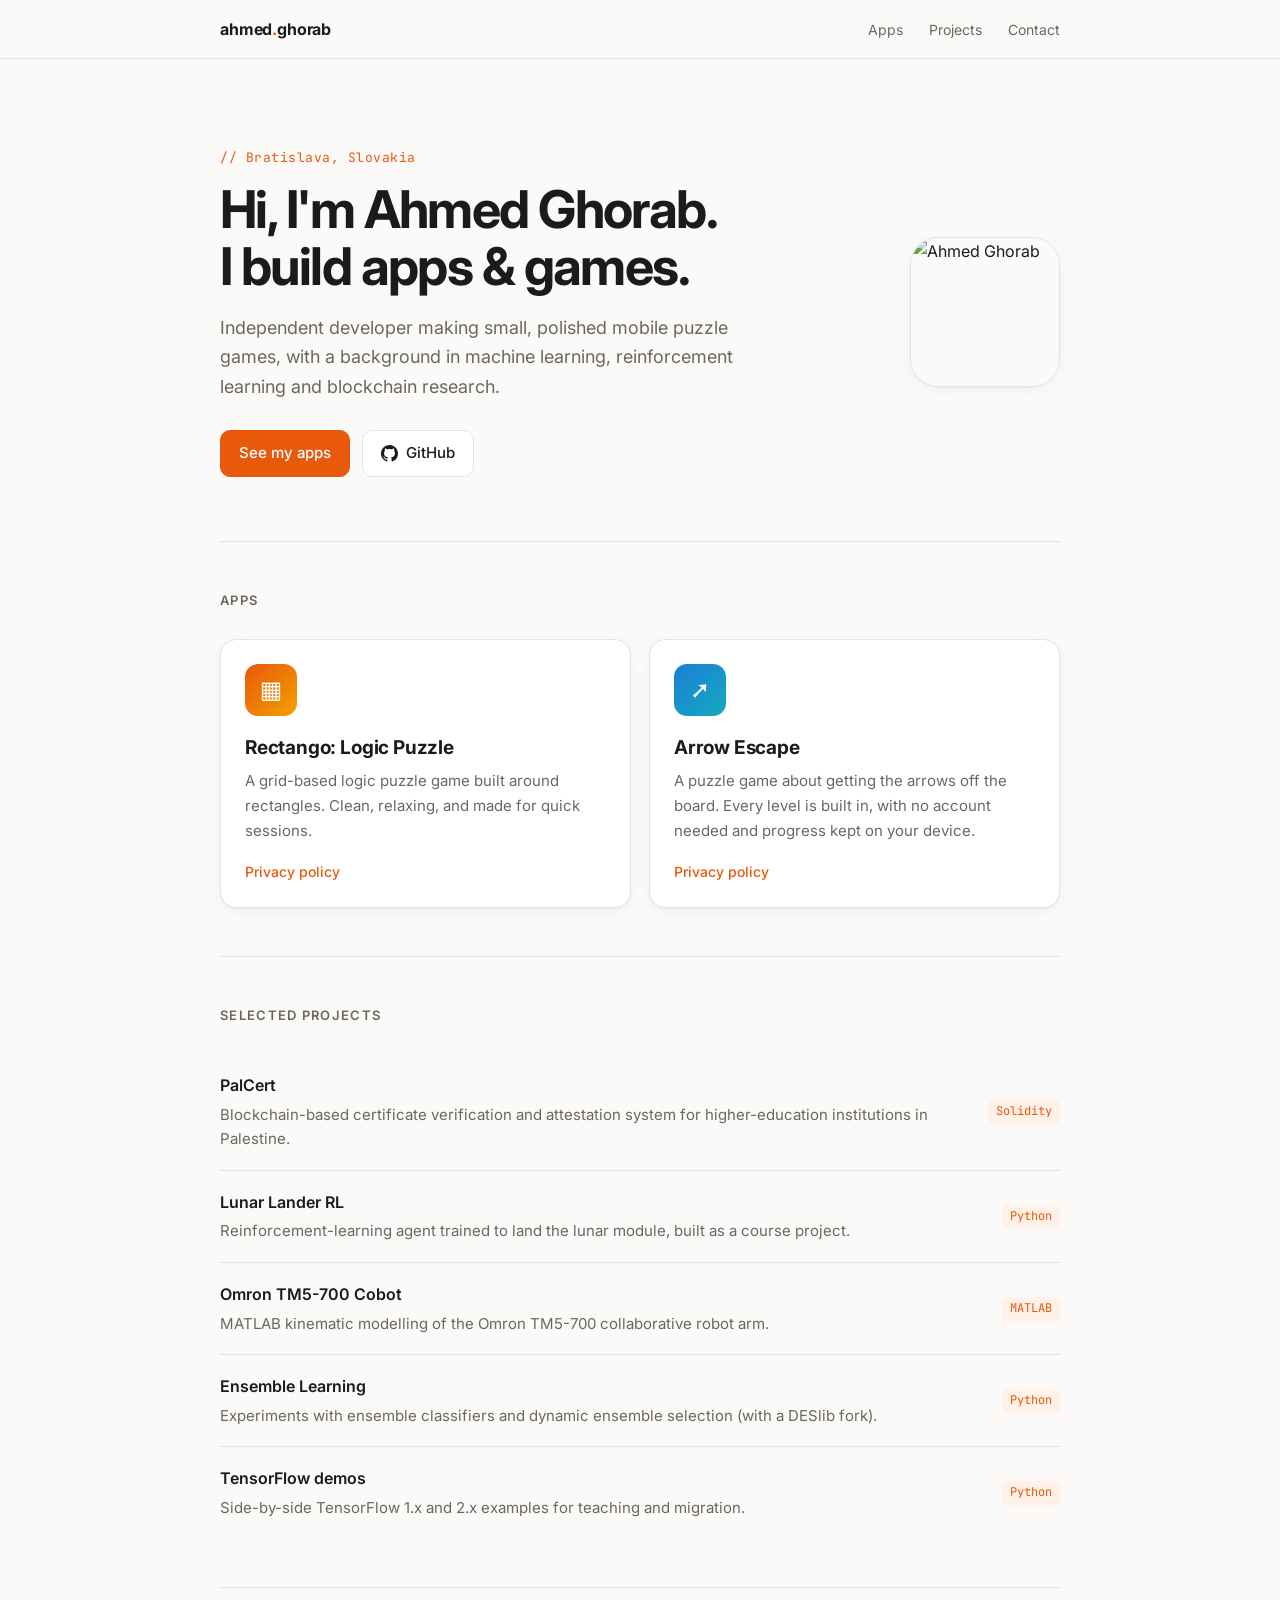
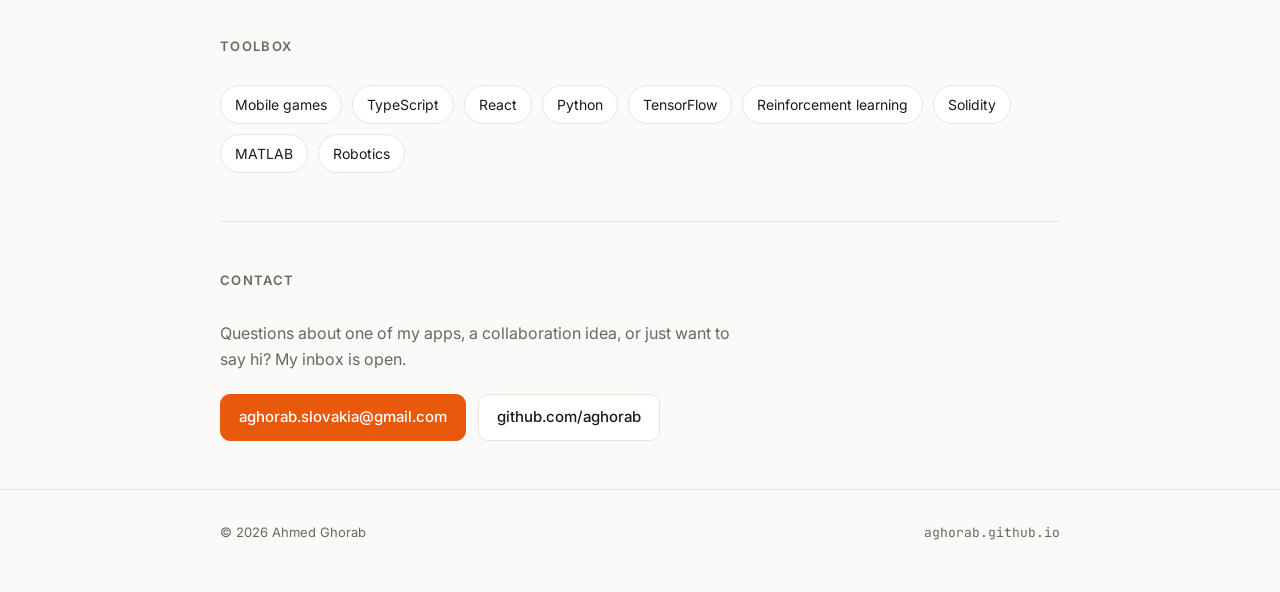
==== index.html @ 8f516ced "Add developer homepage Co-Authored-By: Claude Opus 5.5 <noreply@anthropic.com>" ====
<!DOCTYPE html>
<html lang="en">
<head>
  <meta charset="utf-8">
  <meta name="viewport" content="width=device-width, initial-scale=1">
  <title>Ahmed Ghorab · Developer</title>
  <meta name="description" content="Ahmed Ghorab: independent developer in Bratislava building mobile puzzle games, with a background in machine learning, reinforcement learning and blockchain.">
  <meta property="og:title" content="Ahmed Ghorab · Developer">
  <meta property="og:description" content="Mobile games, machine learning and the odd blockchain experiment.">
  <meta property="og:url" content="https://aghorab.github.io/">
  <meta property="og:image" content="https://avatars.githubusercontent.com/u/15144568?v=4">
  <link rel="icon" href="data:image/svg+xml,<svg xmlns='http://www.w3.org/2000/svg' viewBox='0 0 32 32'><rect width='32' height='32' rx='7' fill='%23e8590c'/><text x='16' y='22' font-family='monospace' font-size='16' font-weight='700' fill='white' text-anchor='middle'>AG</text></svg>">
  <link rel="preconnect" href="https://fonts.googleapis.com">
  <link rel="preconnect" href="https://fonts.gstatic.com" crossorigin>
  <link href="https://fonts.googleapis.com/css2?family=Inter:wght@400;500;600;700&family=JetBrains+Mono:wght@400;500&display=swap" rel="stylesheet">
  <style>
    :root {
      --bg: #fbfaf8;
      --surface: #ffffff;
      --text: #1c1b1a;
      --muted: #6b6760;
      --line: #e7e4df;
      --accent: #e8590c;
      --accent-soft: #fff1e8;
      --shadow: 0 1px 2px rgba(0,0,0,.04), 0 4px 16px rgba(0,0,0,.04);
    }
    @media (prefers-color-scheme: dark) {
      :root {
        --bg: #121110;
        --surface: #1b1a18;
        --text: #eceae6;
        --muted: #9a958d;
        --line: #2c2a27;
        --accent: #ff8a4c;
        --accent-soft: #2a1d15;
        --shadow: none;
      }
    }
    * { box-sizing: border-box; }
    html { scroll-behavior: smooth; }
    body {
      margin: 0;
      background: var(--bg);
      color: var(--text);
      font: 16px/1.65 Inter, system-ui, -apple-system, "Segoe UI", Roboto, sans-serif;
      -webkit-font-smoothing: antialiased;
    }
    a { color: inherit; }
    .wrap { max-width: 880px; margin: 0 auto; padding: 0 20px; }
    .mono { font-family: "JetBrains Mono", ui-monospace, monospace; }

    header.nav {
      position: sticky; top: 0; z-index: 10;
      background: color-mix(in srgb, var(--bg) 85%, transparent);
      backdrop-filter: blur(10px);
      border-bottom: 1px solid var(--line);
    }
    header.nav .wrap { display: flex; align-items: center; justify-content: space-between; height: 58px; }
    .logo { font-weight: 700; text-decoration: none; letter-spacing: -.01em; }
    .logo span { color: var(--accent); }
    nav a { text-decoration: none; color: var(--muted); font-size: 14px; margin-left: 22px; }
    nav a:hover { color: var(--text); }

    .hero { padding: 88px 0 64px; display: grid; grid-template-columns: 1fr auto; gap: 40px; align-items: center; }
    .eyebrow { color: var(--accent); font-size: 13px; letter-spacing: .04em; margin: 0 0 14px; }
    h1 { font-size: clamp(34px, 6vw, 52px); line-height: 1.08; letter-spacing: -.03em; margin: 0 0 18px; }
    .lede { font-size: 18px; color: var(--muted); max-width: 560px; margin: 0 0 28px; }
    .avatar { width: 150px; height: 150px; border-radius: 28px; border: 1px solid var(--line); box-shadow: var(--shadow); object-fit: cover; }
    .cta { display: flex; flex-wrap: wrap; gap: 12px; }
    .btn {
      display: inline-flex; align-items: center; gap: 8px;
      padding: 10px 18px; border-radius: 10px; font-weight: 500; font-size: 15px;
      text-decoration: none; border: 1px solid var(--line); background: var(--surface);
      transition: transform .15s, border-color .15s;
    }
    .btn:hover { transform: translateY(-1px); border-color: var(--muted); }
    .btn.primary { background: var(--accent); border-color: var(--accent); color: #fff; }
    .btn svg { width: 17px; height: 17px; }

    section { padding: 48px 0; border-top: 1px solid var(--line); }
    h2 { font-size: 13px; text-transform: uppercase; letter-spacing: .1em; color: var(--muted); font-weight: 600; margin: 0 0 28px; }

    .apps { display: grid; grid-template-columns: repeat(auto-fit, minmax(260px, 1fr)); gap: 18px; }
    .app {
      background: var(--surface); border: 1px solid var(--line); border-radius: 16px;
      padding: 24px; box-shadow: var(--shadow);
    }
    .app-icon {
      width: 52px; height: 52px; border-radius: 13px; margin-bottom: 16px;
      display: grid; place-items: center; color: #fff; font-size: 24px; font-weight: 700;
    }
    .app h3 { margin: 0 0 6px; font-size: 19px; letter-spacing: -.01em; }
    .app p { margin: 0 0 16px; color: var(--muted); font-size: 15px; }
    .app .links { display: flex; gap: 16px; font-size: 14px; }
    .app .links a { color: var(--accent); text-decoration: none; font-weight: 500; }
    .app .links a:hover { text-decoration: underline; }

    .projects { display: grid; gap: 0; }
    .project {
      display: grid; grid-template-columns: 1fr auto; gap: 4px 20px;
      padding: 18px 0; border-bottom: 1px solid var(--line); text-decoration: none;
    }
    .project:last-child { border-bottom: 0; }
    .project:hover .p-name { color: var(--accent); }
    .p-name { font-weight: 600; transition: color .15s; }
    .p-desc { grid-column: 1; color: var(--muted); font-size: 15px; }
    .p-meta { grid-row: 1 / span 2; grid-column: 2; align-self: center; font-size: 12px; color: var(--muted); white-space: nowrap; }
    .tag { display: inline-block; padding: 2px 8px; border-radius: 6px; background: var(--accent-soft); color: var(--accent); }

    .skills { display: flex; flex-wrap: wrap; gap: 10px; }
    .skills span {
      padding: 7px 14px; border: 1px solid var(--line); border-radius: 999px;
      font-size: 14px; background: var(--surface);
    }

    .contact p { color: var(--muted); max-width: 520px; margin: 0 0 22px; }

    footer { padding: 32px 0 48px; border-top: 1px solid var(--line); color: var(--muted); font-size: 13px; }
    footer .wrap { display: flex; justify-content: space-between; flex-wrap: wrap; gap: 8px; }

    @media (max-width: 640px) {
      .hero { grid-template-columns: 1fr; padding: 56px 0 44px; gap: 28px; }
      .avatar { width: 96px; height: 96px; border-radius: 22px; order: -1; }
      nav a { margin-left: 14px; }
      .project { grid-template-columns: 1fr; }
      .p-meta { grid-row: auto; grid-column: 1; }
    }
  </style>
</head>
<body>
  <header class="nav">
    <div class="wrap">
      <a class="logo" href="#top">ahmed<span>.</span>ghorab</a>
      <nav>
        <a href="#apps">Apps</a>
        <a href="#projects">Projects</a>
        <a href="#contact">Contact</a>
      </nav>
    </div>
  </header>

  <main id="top" class="wrap">
    <div class="hero">
      <div>
        <p class="eyebrow mono">// Bratislava, Slovakia</p>
        <h1>Hi, I'm Ahmed Ghorab.<br>I build apps &amp; games.</h1>
        <p class="lede">
          Independent developer making small, polished mobile puzzle games, with a background
          in machine learning, reinforcement learning and blockchain research.
        </p>
        <div class="cta">
          <a class="btn primary" href="#apps">See my apps</a>
          <a class="btn" href="https://github.com/aghorab" rel="me">
            <svg viewBox="0 0 16 16" fill="currentColor" aria-hidden="true"><path d="M8 0C3.58 0 0 3.58 0 8c0 3.54 2.29 6.53 5.47 7.59.4.07.55-.17.55-.38 0-.19-.01-.82-.01-1.49-2.01.37-2.53-.49-2.69-.94-.09-.23-.48-.94-.82-1.13-.28-.15-.68-.52-.01-.53.63-.01 1.08.58 1.23.82.72 1.21 1.87.87 2.33.66.07-.52.28-.87.51-1.07-1.78-.2-3.64-.89-3.64-3.95 0-.87.31-1.59.82-2.15-.08-.2-.36-1.02.08-2.12 0 0 .67-.21 2.2.82.64-.18 1.32-.27 2-.27.68 0 1.36.09 2 .27 1.53-1.04 2.2-.82 2.2-.82.44 1.1.16 1.92.08 2.12.51.56.82 1.27.82 2.15 0 3.07-1.87 3.75-3.65 3.95.29.25.54.73.54 1.48 0 1.07-.01 1.93-.01 2.2 0 .21.15.46.55.38A8.013 8.013 0 0016 8c0-4.42-3.58-8-8-8z"/></svg>
            GitHub
          </a>
        </div>
      </div>
      <img class="avatar" src="https://avatars.githubusercontent.com/u/15144568?v=4" alt="Ahmed Ghorab" width="150" height="150">
    </div>

    <section id="apps">
      <h2>Apps</h2>
      <div class="apps">
        <article class="app">
          <div class="app-icon" style="background:linear-gradient(135deg,#e8590c,#f59f00)">▦</div>
          <h3>Rectango: Logic Puzzle</h3>
          <p>A grid-based logic puzzle game built around rectangles. Clean, relaxing, and made for quick sessions.</p>
          <div class="links">
            <a href="rectango/privacy.html">Privacy policy</a>
          </div>
        </article>
        <article class="app">
          <div class="app-icon" style="background:linear-gradient(135deg,#1c7ed6,#15aabf)">➚</div>
          <h3>Arrow Escape</h3>
          <p>A puzzle game about getting the arrows off the board. Every level is built in, with no account needed and progress kept on your device.</p>
          <div class="links">
            <a href="arrowescape/privacy-policy.html">Privacy policy</a>
          </div>
        </article>
      </div>
    </section>

    <section id="projects">
      <h2>Selected projects</h2>
      <div class="projects">
        <a class="project" href="https://github.com/aghorab/PalCert">
          <span class="p-name">PalCert</span>
          <span class="p-desc">Blockchain-based certificate verification and attestation system for higher-education institutions in Palestine.</span>
          <span class="p-meta mono"><span class="tag">Solidity</span></span>
        </a>
        <a class="project" href="https://github.com/aghorab/Ghorab_Lunarlander">
          <span class="p-name">Lunar Lander RL</span>
          <span class="p-desc">Reinforcement-learning agent trained to land the lunar module, built as a course project.</span>
          <span class="p-meta mono"><span class="tag">Python</span></span>
        </a>
        <a class="project" href="https://github.com/aghorab/Omron-TM5-700-Cobot">
          <span class="p-name">Omron TM5-700 Cobot</span>
          <span class="p-desc">MATLAB kinematic modelling of the Omron TM5-700 collaborative robot arm.</span>
          <span class="p-meta mono"><span class="tag">MATLAB</span></span>
        </a>
        <a class="project" href="https://github.com/aghorab/Ensemble_Learning_Ghorab_Project">
          <span class="p-name">Ensemble Learning</span>
          <span class="p-desc">Experiments with ensemble classifiers and dynamic ensemble selection (with a DESlib fork).</span>
          <span class="p-meta mono"><span class="tag">Python</span></span>
        </a>
        <a class="project" href="https://github.com/aghorab/tensorflow_V2_DEMO">
          <span class="p-name">TensorFlow demos</span>
          <span class="p-desc">Side-by-side TensorFlow 1.x and 2.x examples for teaching and migration.</span>
          <span class="p-meta mono"><span class="tag">Python</span></span>
        </a>
      </div>
    </section>

    <section id="skills">
      <h2>Toolbox</h2>
      <div class="skills">
        <span>Mobile games</span>
        <span>TypeScript</span>
        <span>React</span>
        <span>Python</span>
        <span>TensorFlow</span>
        <span>Reinforcement learning</span>
        <span>Solidity</span>
        <span>MATLAB</span>
        <span>Robotics</span>
      </div>
    </section>

    <section id="contact" class="contact">
      <h2>Contact</h2>
      <p>Questions about one of my apps, a collaboration idea, or just want to say hi? My inbox is open.</p>
      <div class="cta">
        <a class="btn primary" href="mailto:aghorab.slovakia@gmail.com">aghorab.slovakia@gmail.com</a>
        <a class="btn" href="https://github.com/aghorab">github.com/aghorab</a>
      </div>
    </section>
  </main>

  <footer>
    <div class="wrap">
      <span>© <span id="y">2026</span> Ahmed Ghorab</span>
      <span class="mono">aghorab.github.io</span>
    </div>
  </footer>
  <script>document.getElementById('y').textContent = new Date().getFullYear();</script>
</body>
</html>
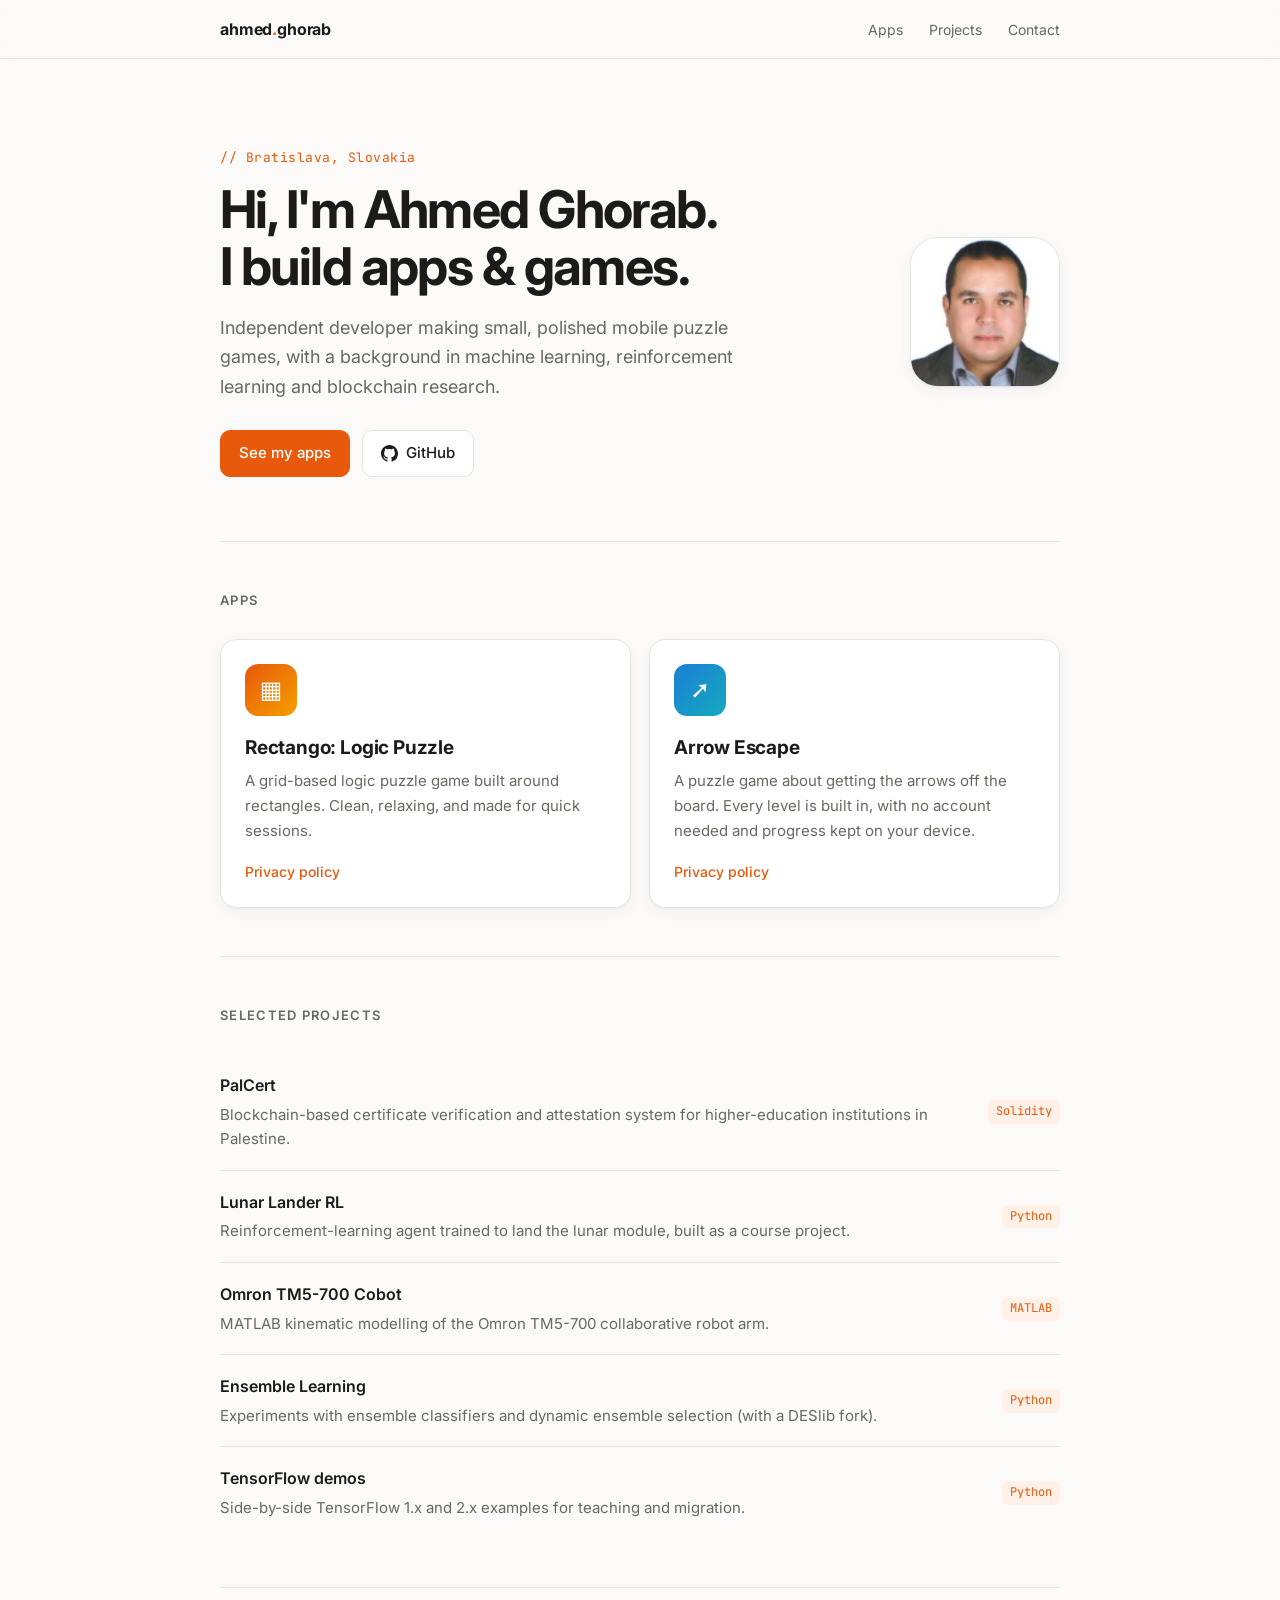
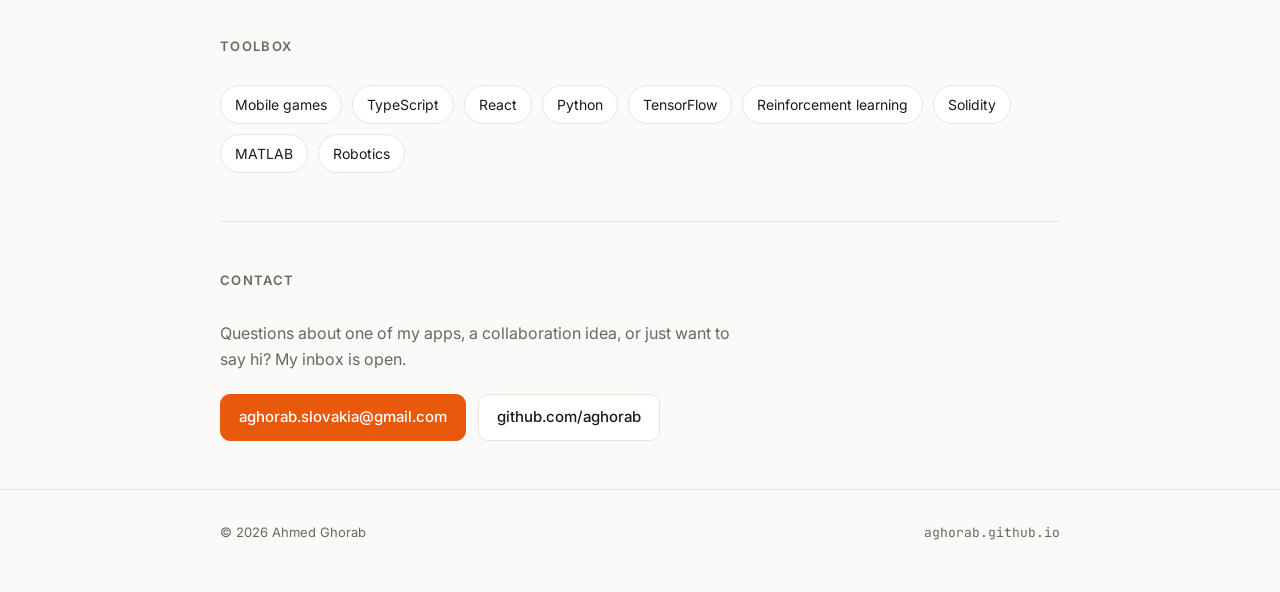
==== commit 039cabb0: "Move styles and images into assets/ folder Co-Authored-By: Claude Opus 5.5 <noreply@anthropic.com>" ====
--- a/index.html
+++ b/index.html
@@ -8,124 +8,12 @@
   <meta property="og:title" content="Ahmed Ghorab · Developer">
   <meta property="og:description" content="Mobile games, machine learning and the odd blockchain experiment.">
   <meta property="og:url" content="https://aghorab.github.io/">
-  <meta property="og:image" content="https://avatars.githubusercontent.com/u/15144568?v=4">
-  <link rel="icon" href="data:image/svg+xml,<svg xmlns='http://www.w3.org/2000/svg' viewBox='0 0 32 32'><rect width='32' height='32' rx='7' fill='%23e8590c'/><text x='16' y='22' font-family='monospace' font-size='16' font-weight='700' fill='white' text-anchor='middle'>AG</text></svg>">
+  <meta property="og:image" content="https://aghorab.github.io/assets/img/avatar.jpg">
+  <link rel="icon" type="image/svg+xml" href="assets/img/favicon.svg">
   <link rel="preconnect" href="https://fonts.googleapis.com">
   <link rel="preconnect" href="https://fonts.gstatic.com" crossorigin>
   <link href="https://fonts.googleapis.com/css2?family=Inter:wght@400;500;600;700&family=JetBrains+Mono:wght@400;500&display=swap" rel="stylesheet">
-  <style>
-    :root {
-      --bg: #fbfaf8;
-      --surface: #ffffff;
-      --text: #1c1b1a;
-      --muted: #6b6760;
-      --line: #e7e4df;
-      --accent: #e8590c;
-      --accent-soft: #fff1e8;
-      --shadow: 0 1px 2px rgba(0,0,0,.04), 0 4px 16px rgba(0,0,0,.04);
-    }
-    @media (prefers-color-scheme: dark) {
-      :root {
-        --bg: #121110;
-        --surface: #1b1a18;
-        --text: #eceae6;
-        --muted: #9a958d;
-        --line: #2c2a27;
-        --accent: #ff8a4c;
-        --accent-soft: #2a1d15;
-        --shadow: none;
-      }
-    }
-    * { box-sizing: border-box; }
-    html { scroll-behavior: smooth; }
-    body {
-      margin: 0;
-      background: var(--bg);
-      color: var(--text);
-      font: 16px/1.65 Inter, system-ui, -apple-system, "Segoe UI", Roboto, sans-serif;
-      -webkit-font-smoothing: antialiased;
-    }
-    a { color: inherit; }
-    .wrap { max-width: 880px; margin: 0 auto; padding: 0 20px; }
-    .mono { font-family: "JetBrains Mono", ui-monospace, monospace; }
-
-    header.nav {
-      position: sticky; top: 0; z-index: 10;
-      background: color-mix(in srgb, var(--bg) 85%, transparent);
-      backdrop-filter: blur(10px);
-      border-bottom: 1px solid var(--line);
-    }
-    header.nav .wrap { display: flex; align-items: center; justify-content: space-between; height: 58px; }
-    .logo { font-weight: 700; text-decoration: none; letter-spacing: -.01em; }
-    .logo span { color: var(--accent); }
-    nav a { text-decoration: none; color: var(--muted); font-size: 14px; margin-left: 22px; }
-    nav a:hover { color: var(--text); }
-
-    .hero { padding: 88px 0 64px; display: grid; grid-template-columns: 1fr auto; gap: 40px; align-items: center; }
-    .eyebrow { color: var(--accent); font-size: 13px; letter-spacing: .04em; margin: 0 0 14px; }
-    h1 { font-size: clamp(34px, 6vw, 52px); line-height: 1.08; letter-spacing: -.03em; margin: 0 0 18px; }
-    .lede { font-size: 18px; color: var(--muted); max-width: 560px; margin: 0 0 28px; }
-    .avatar { width: 150px; height: 150px; border-radius: 28px; border: 1px solid var(--line); box-shadow: var(--shadow); object-fit: cover; }
-    .cta { display: flex; flex-wrap: wrap; gap: 12px; }
-    .btn {
-      display: inline-flex; align-items: center; gap: 8px;
-      padding: 10px 18px; border-radius: 10px; font-weight: 500; font-size: 15px;
-      text-decoration: none; border: 1px solid var(--line); background: var(--surface);
-      transition: transform .15s, border-color .15s;
-    }
-    .btn:hover { transform: translateY(-1px); border-color: var(--muted); }
-    .btn.primary { background: var(--accent); border-color: var(--accent); color: #fff; }
-    .btn svg { width: 17px; height: 17px; }
-
-    section { padding: 48px 0; border-top: 1px solid var(--line); }
-    h2 { font-size: 13px; text-transform: uppercase; letter-spacing: .1em; color: var(--muted); font-weight: 600; margin: 0 0 28px; }
-
-    .apps { display: grid; grid-template-columns: repeat(auto-fit, minmax(260px, 1fr)); gap: 18px; }
-    .app {
-      background: var(--surface); border: 1px solid var(--line); border-radius: 16px;
-      padding: 24px; box-shadow: var(--shadow);
-    }
-    .app-icon {
-      width: 52px; height: 52px; border-radius: 13px; margin-bottom: 16px;
-      display: grid; place-items: center; color: #fff; font-size: 24px; font-weight: 700;
-    }
-    .app h3 { margin: 0 0 6px; font-size: 19px; letter-spacing: -.01em; }
-    .app p { margin: 0 0 16px; color: var(--muted); font-size: 15px; }
-    .app .links { display: flex; gap: 16px; font-size: 14px; }
-    .app .links a { color: var(--accent); text-decoration: none; font-weight: 500; }
-    .app .links a:hover { text-decoration: underline; }
-
-    .projects { display: grid; gap: 0; }
-    .project {
-      display: grid; grid-template-columns: 1fr auto; gap: 4px 20px;
-      padding: 18px 0; border-bottom: 1px solid var(--line); text-decoration: none;
-    }
-    .project:last-child { border-bottom: 0; }
-    .project:hover .p-name { color: var(--accent); }
-    .p-name { font-weight: 600; transition: color .15s; }
-    .p-desc { grid-column: 1; color: var(--muted); font-size: 15px; }
-    .p-meta { grid-row: 1 / span 2; grid-column: 2; align-self: center; font-size: 12px; color: var(--muted); white-space: nowrap; }
-    .tag { display: inline-block; padding: 2px 8px; border-radius: 6px; background: var(--accent-soft); color: var(--accent); }
-
-    .skills { display: flex; flex-wrap: wrap; gap: 10px; }
-    .skills span {
-      padding: 7px 14px; border: 1px solid var(--line); border-radius: 999px;
-      font-size: 14px; background: var(--surface);
-    }
-
-    .contact p { color: var(--muted); max-width: 520px; margin: 0 0 22px; }
-
-    footer { padding: 32px 0 48px; border-top: 1px solid var(--line); color: var(--muted); font-size: 13px; }
-    footer .wrap { display: flex; justify-content: space-between; flex-wrap: wrap; gap: 8px; }
-
-    @media (max-width: 640px) {
-      .hero { grid-template-columns: 1fr; padding: 56px 0 44px; gap: 28px; }
-      .avatar { width: 96px; height: 96px; border-radius: 22px; order: -1; }
-      nav a { margin-left: 14px; }
-      .project { grid-template-columns: 1fr; }
-      .p-meta { grid-row: auto; grid-column: 1; }
-    }
-  </style>
+  <link rel="stylesheet" href="assets/css/style.css">
 </head>
 <body>
   <header class="nav">
@@ -156,7 +44,7 @@
           </a>
         </div>
       </div>
-      <img class="avatar" src="https://avatars.githubusercontent.com/u/15144568?v=4" alt="Ahmed Ghorab" width="150" height="150">
+      <img class="avatar" src="assets/img/avatar.jpg" alt="Ahmed Ghorab" width="150" height="150">
     </div>
 
     <section id="apps">
--- a/assets/css/style.css
+++ b/assets/css/style.css
@@ -0,0 +1,111 @@
+:root {
+  --bg: #fbfaf8;
+  --surface: #ffffff;
+  --text: #1c1b1a;
+  --muted: #6b6760;
+  --line: #e7e4df;
+  --accent: #e8590c;
+  --accent-soft: #fff1e8;
+  --shadow: 0 1px 2px rgba(0,0,0,.04), 0 4px 16px rgba(0,0,0,.04);
+}
+@media (prefers-color-scheme: dark) {
+  :root {
+    --bg: #121110;
+    --surface: #1b1a18;
+    --text: #eceae6;
+    --muted: #9a958d;
+    --line: #2c2a27;
+    --accent: #ff8a4c;
+    --accent-soft: #2a1d15;
+    --shadow: none;
+  }
+}
+* { box-sizing: border-box; }
+html { scroll-behavior: smooth; }
+body {
+  margin: 0;
+  background: var(--bg);
+  color: var(--text);
+  font: 16px/1.65 Inter, system-ui, -apple-system, "Segoe UI", Roboto, sans-serif;
+  -webkit-font-smoothing: antialiased;
+}
+a { color: inherit; }
+.wrap { max-width: 880px; margin: 0 auto; padding: 0 20px; }
+.mono { font-family: "JetBrains Mono", ui-monospace, monospace; }
+
+header.nav {
+  position: sticky; top: 0; z-index: 10;
+  background: color-mix(in srgb, var(--bg) 85%, transparent);
+  backdrop-filter: blur(10px);
+  border-bottom: 1px solid var(--line);
+}
+header.nav .wrap { display: flex; align-items: center; justify-content: space-between; height: 58px; }
+.logo { font-weight: 700; text-decoration: none; letter-spacing: -.01em; }
+.logo span { color: var(--accent); }
+nav a { text-decoration: none; color: var(--muted); font-size: 14px; margin-left: 22px; }
+nav a:hover { color: var(--text); }
+
+.hero { padding: 88px 0 64px; display: grid; grid-template-columns: 1fr auto; gap: 40px; align-items: center; }
+.eyebrow { color: var(--accent); font-size: 13px; letter-spacing: .04em; margin: 0 0 14px; }
+h1 { font-size: clamp(34px, 6vw, 52px); line-height: 1.08; letter-spacing: -.03em; margin: 0 0 18px; }
+.lede { font-size: 18px; color: var(--muted); max-width: 560px; margin: 0 0 28px; }
+.avatar { width: 150px; height: 150px; border-radius: 28px; border: 1px solid var(--line); box-shadow: var(--shadow); object-fit: cover; }
+.cta { display: flex; flex-wrap: wrap; gap: 12px; }
+.btn {
+  display: inline-flex; align-items: center; gap: 8px;
+  padding: 10px 18px; border-radius: 10px; font-weight: 500; font-size: 15px;
+  text-decoration: none; border: 1px solid var(--line); background: var(--surface);
+  transition: transform .15s, border-color .15s;
+}
+.btn:hover { transform: translateY(-1px); border-color: var(--muted); }
+.btn.primary { background: var(--accent); border-color: var(--accent); color: #fff; }
+.btn svg { width: 17px; height: 17px; }
+
+section { padding: 48px 0; border-top: 1px solid var(--line); }
+h2 { font-size: 13px; text-transform: uppercase; letter-spacing: .1em; color: var(--muted); font-weight: 600; margin: 0 0 28px; }
+
+.apps { display: grid; grid-template-columns: repeat(auto-fit, minmax(260px, 1fr)); gap: 18px; }
+.app {
+  background: var(--surface); border: 1px solid var(--line); border-radius: 16px;
+  padding: 24px; box-shadow: var(--shadow);
+}
+.app-icon {
+  width: 52px; height: 52px; border-radius: 13px; margin-bottom: 16px;
+  display: grid; place-items: center; color: #fff; font-size: 24px; font-weight: 700;
+}
+.app h3 { margin: 0 0 6px; font-size: 19px; letter-spacing: -.01em; }
+.app p { margin: 0 0 16px; color: var(--muted); font-size: 15px; }
+.app .links { display: flex; gap: 16px; font-size: 14px; }
+.app .links a { color: var(--accent); text-decoration: none; font-weight: 500; }
+.app .links a:hover { text-decoration: underline; }
+
+.projects { display: grid; gap: 0; }
+.project {
+  display: grid; grid-template-columns: 1fr auto; gap: 4px 20px;
+  padding: 18px 0; border-bottom: 1px solid var(--line); text-decoration: none;
+}
+.project:last-child { border-bottom: 0; }
+.project:hover .p-name { color: var(--accent); }
+.p-name { font-weight: 600; transition: color .15s; }
+.p-desc { grid-column: 1; color: var(--muted); font-size: 15px; }
+.p-meta { grid-row: 1 / span 2; grid-column: 2; align-self: center; font-size: 12px; color: var(--muted); white-space: nowrap; }
+.tag { display: inline-block; padding: 2px 8px; border-radius: 6px; background: var(--accent-soft); color: var(--accent); }
+
+.skills { display: flex; flex-wrap: wrap; gap: 10px; }
+.skills span {
+  padding: 7px 14px; border: 1px solid var(--line); border-radius: 999px;
+  font-size: 14px; background: var(--surface);
+}
+
+.contact p { color: var(--muted); max-width: 520px; margin: 0 0 22px; }
+
+footer { padding: 32px 0 48px; border-top: 1px solid var(--line); color: var(--muted); font-size: 13px; }
+footer .wrap { display: flex; justify-content: space-between; flex-wrap: wrap; gap: 8px; }
+
+@media (max-width: 640px) {
+  .hero { grid-template-columns: 1fr; padding: 56px 0 44px; gap: 28px; }
+  .avatar { width: 96px; height: 96px; border-radius: 22px; order: -1; }
+  nav a { margin-left: 14px; }
+  .project { grid-template-columns: 1fr; }
+  .p-meta { grid-row: auto; grid-column: 1; }
+}
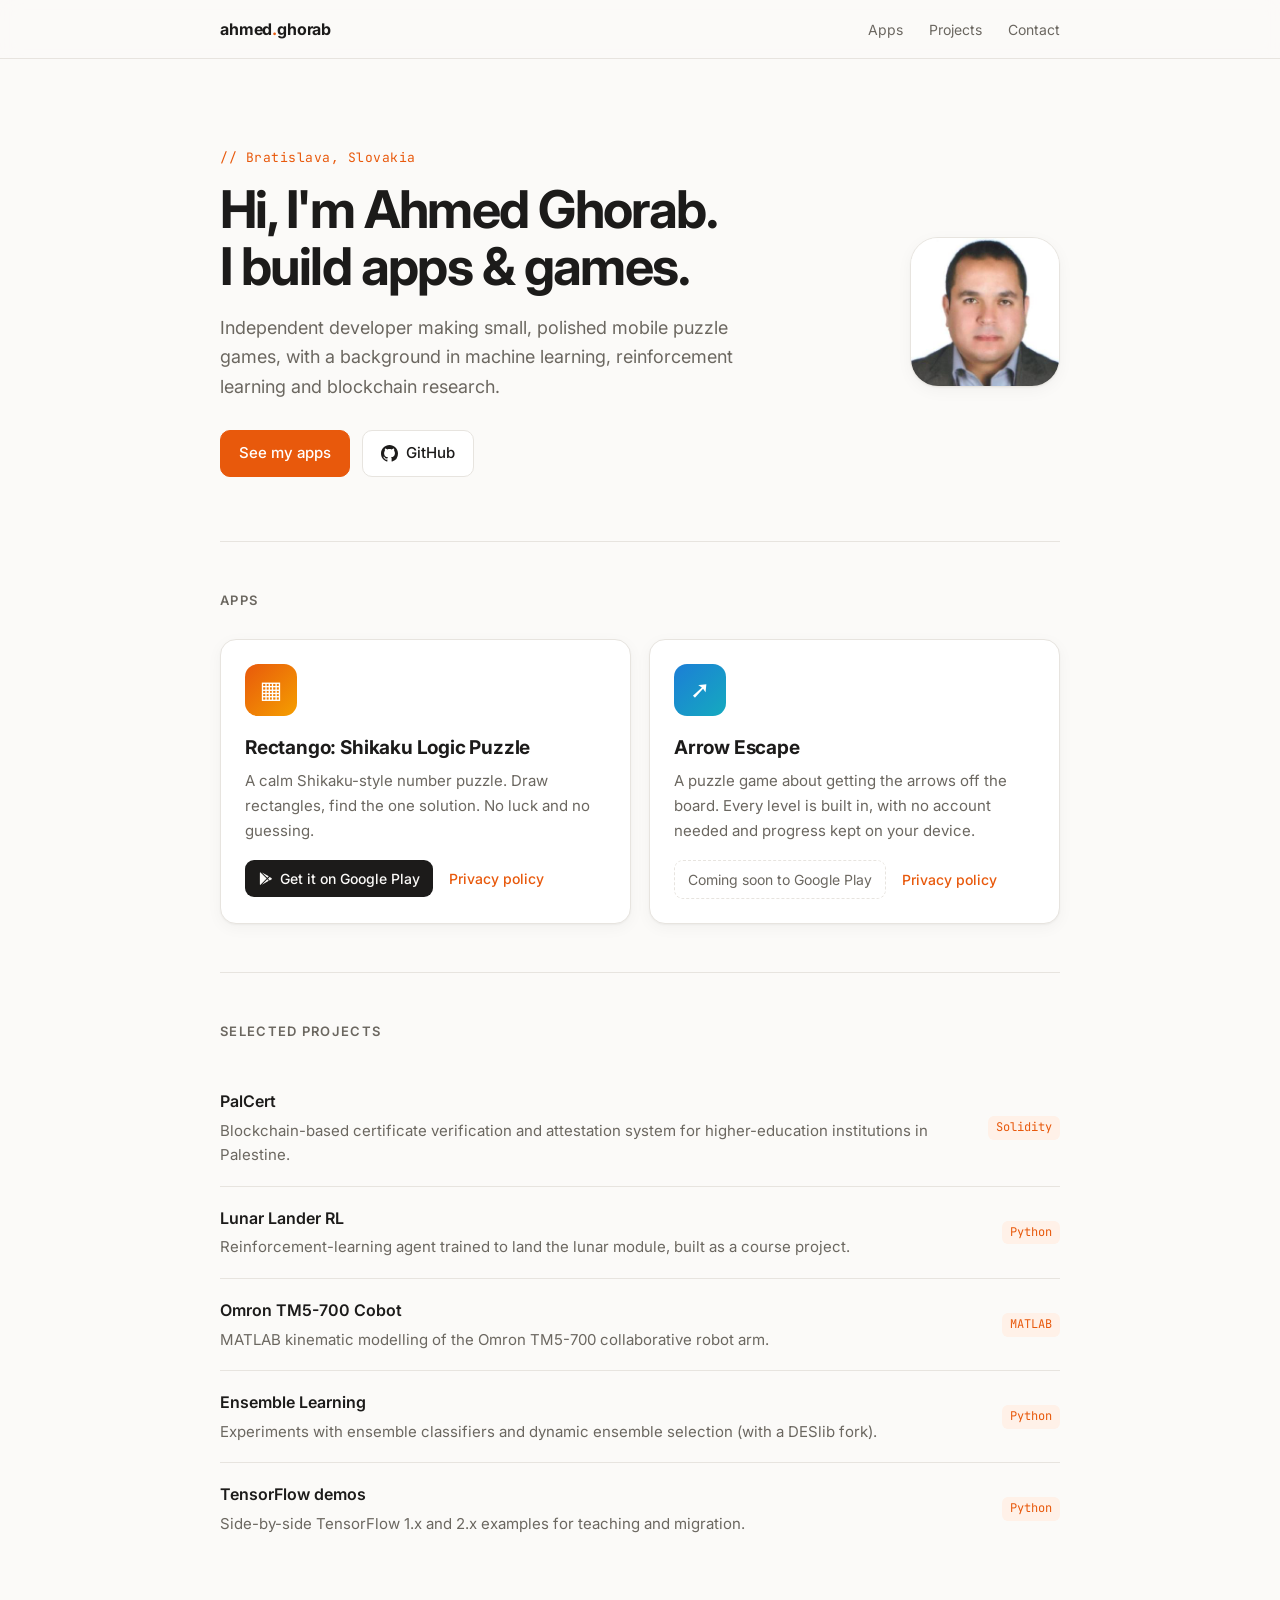
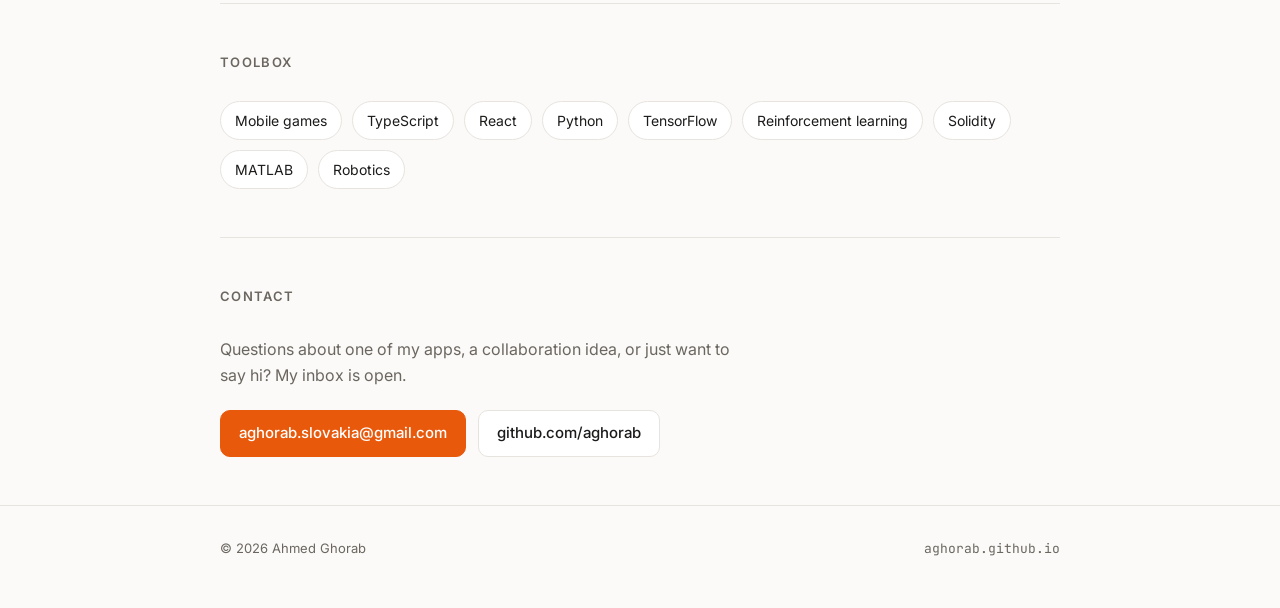
==== commit 0193e195: "Add Google Play link for Rectango, mark Arrow Escape coming soon Co-Authored-By: Claude Opus 5.5 <no" ====
--- a/index.html
+++ b/index.html
@@ -52,9 +52,13 @@
       <div class="apps">
         <article class="app">
           <div class="app-icon" style="background:linear-gradient(135deg,#e8590c,#f59f00)">▦</div>
-          <h3>Rectango: Logic Puzzle</h3>
-          <p>A grid-based logic puzzle game built around rectangles. Clean, relaxing, and made for quick sessions.</p>
+          <h3>Rectango: Shikaku Logic Puzzle</h3>
+          <p>A calm Shikaku-style number puzzle. Draw rectangles, find the one solution. No luck and no guessing.</p>
           <div class="links">
+            <a class="store" href="https://play.google.com/store/apps/details?id=eu.tempworks.rectango">
+              <svg viewBox="0 0 24 24" aria-hidden="true"><path fill="currentColor" d="M3.6 1.8 13.8 12 3.6 22.2a1.5 1.5 0 0 1-.6-1.2V3c0-.5.2-.9.6-1.2Zm11.3 11.3 2.4 2.4-11 6.3 8.6-8.7Zm3.7-3.6 2.8 1.6c.9.5.9 1.8 0 2.3l-2.8 1.6-2.6-2.7 2.6-2.8ZM6.3 2.2l11 6.3-2.4 2.4-8.6-8.7Z"/></svg>
+              Get it on Google Play
+            </a>
             <a href="rectango/privacy.html">Privacy policy</a>
           </div>
         </article>
@@ -63,6 +67,7 @@
           <h3>Arrow Escape</h3>
           <p>A puzzle game about getting the arrows off the board. Every level is built in, with no account needed and progress kept on your device.</p>
           <div class="links">
+            <span class="store soon">Coming soon to Google Play</span>
             <a href="arrowescape/privacy-policy.html">Privacy policy</a>
           </div>
         </article>
--- a/assets/css/style.css
+++ b/assets/css/style.css
@@ -75,7 +75,15 @@
 }
 .app h3 { margin: 0 0 6px; font-size: 19px; letter-spacing: -.01em; }
 .app p { margin: 0 0 16px; color: var(--muted); font-size: 15px; }
-.app .links { display: flex; gap: 16px; font-size: 14px; }
+.app .links { display: flex; flex-wrap: wrap; align-items: center; gap: 12px 16px; font-size: 14px; }
+.app .links a.store, .app .links .store {
+  display: inline-flex; align-items: center; gap: 7px;
+  padding: 7px 13px; border-radius: 9px;
+  background: var(--text); color: var(--bg); text-decoration: none;
+}
+.app .links a.store:hover { text-decoration: none; opacity: .88; }
+.app .links .store svg { width: 15px; height: 15px; }
+.app .links .store.soon { background: transparent; color: var(--muted); border: 1px dashed var(--line); }
 .app .links a { color: var(--accent); text-decoration: none; font-weight: 500; }
 .app .links a:hover { text-decoration: underline; }
 
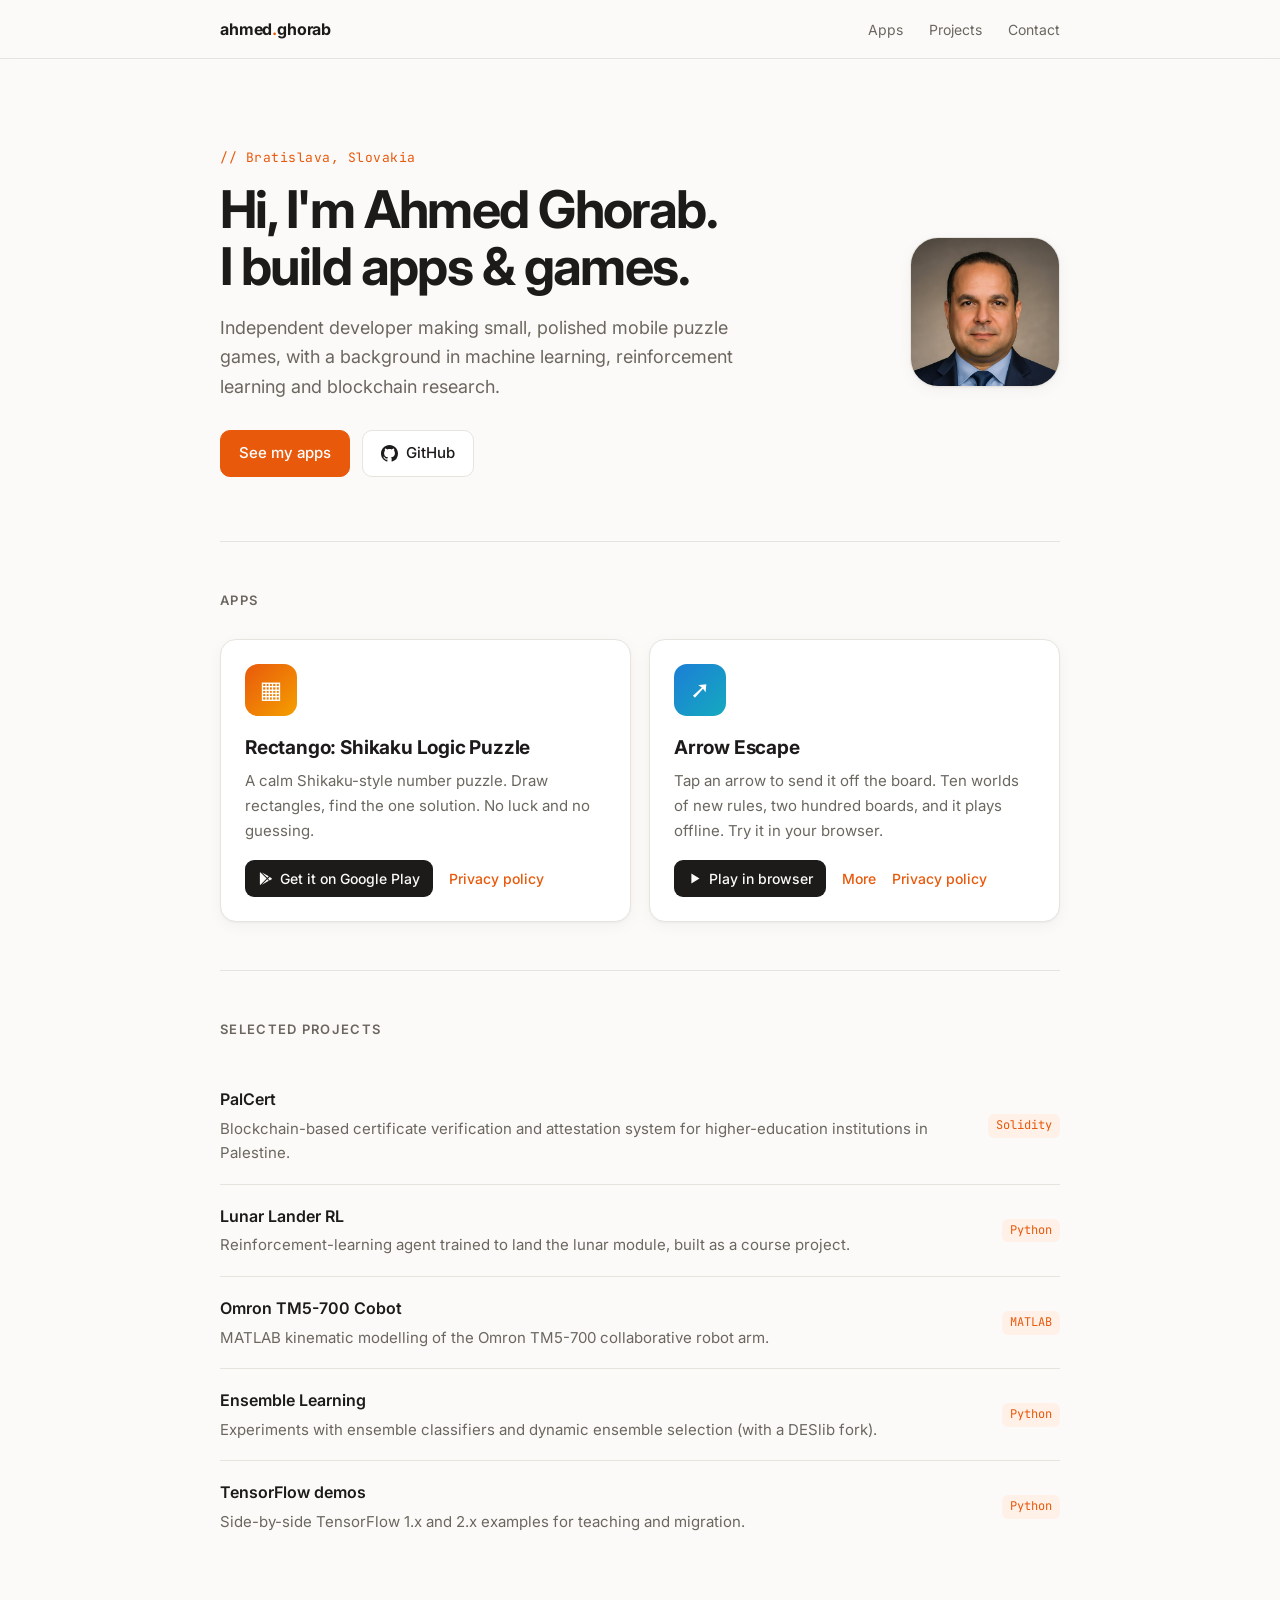
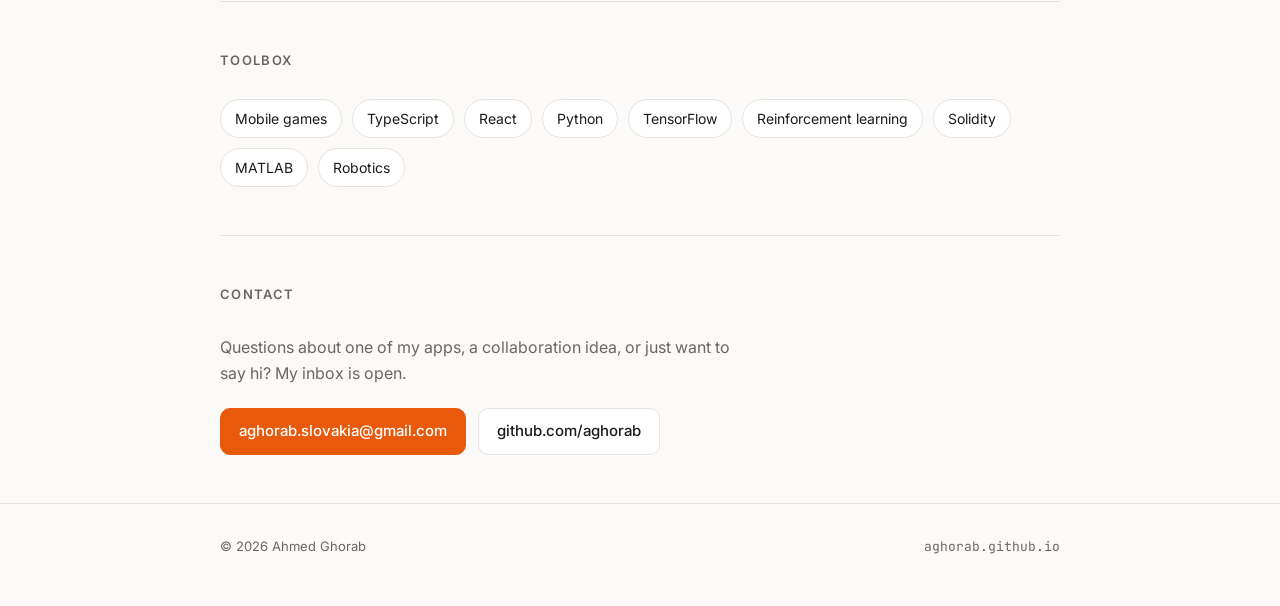
==== commit aaaec625: "Add Arrow Escape page with playable web version Landing page at /arrowescape/, the game itself at /a" ====
--- a/index.html
+++ b/index.html
@@ -64,10 +64,14 @@
         </article>
         <article class="app">
           <div class="app-icon" style="background:linear-gradient(135deg,#1c7ed6,#15aabf)">➚</div>
-          <h3>Arrow Escape</h3>
-          <p>A puzzle game about getting the arrows off the board. Every level is built in, with no account needed and progress kept on your device.</p>
+          <h3><a href="arrowescape/" style="text-decoration:none">Arrow Escape</a></h3>
+          <p>Tap an arrow to send it off the board. Ten worlds of new rules, two hundred boards, and it plays offline. Try it in your browser.</p>
           <div class="links">
-            <span class="store soon">Coming soon to Google Play</span>
+            <a class="store" href="arrowescape/play/">
+              <svg viewBox="0 0 24 24" aria-hidden="true"><path fill="currentColor" d="M7 4v16l13-8z"/></svg>
+              Play in browser
+            </a>
+            <a href="arrowescape/">More</a>
             <a href="arrowescape/privacy-policy.html">Privacy policy</a>
           </div>
         </article>
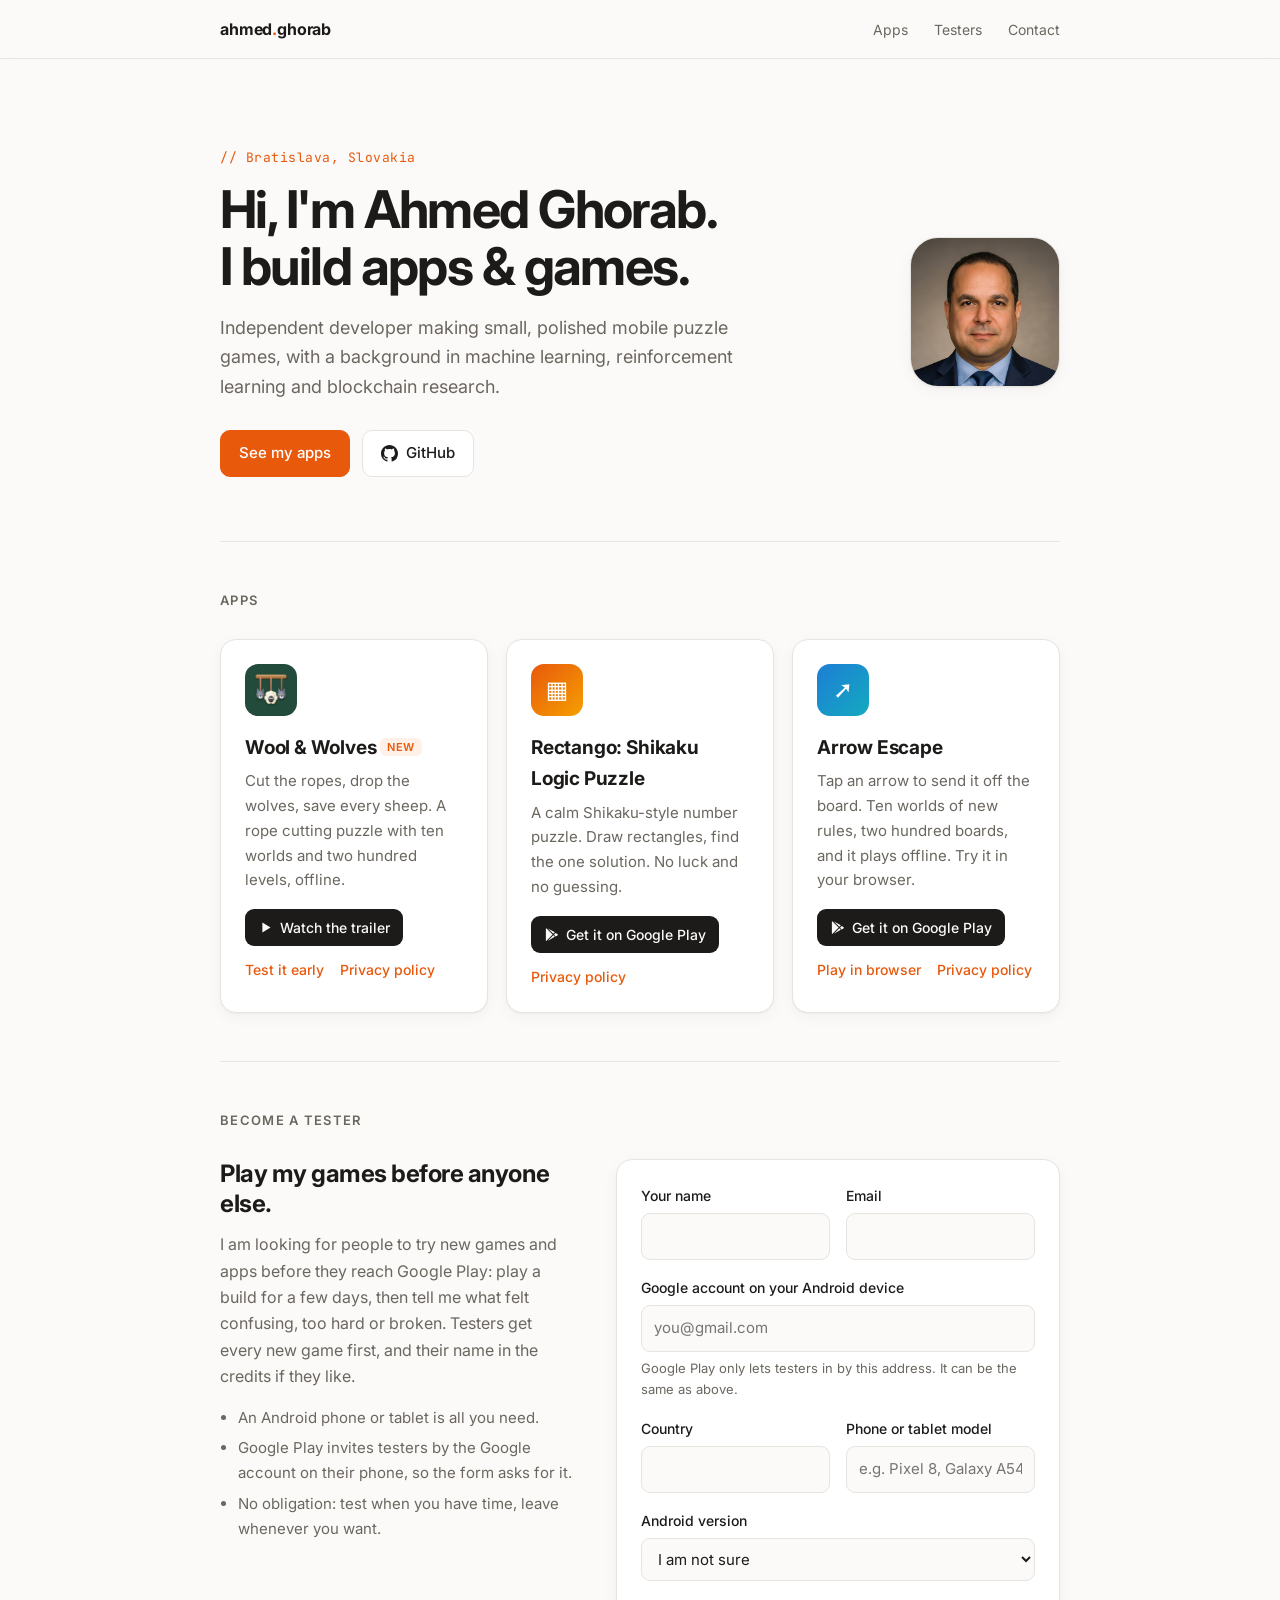
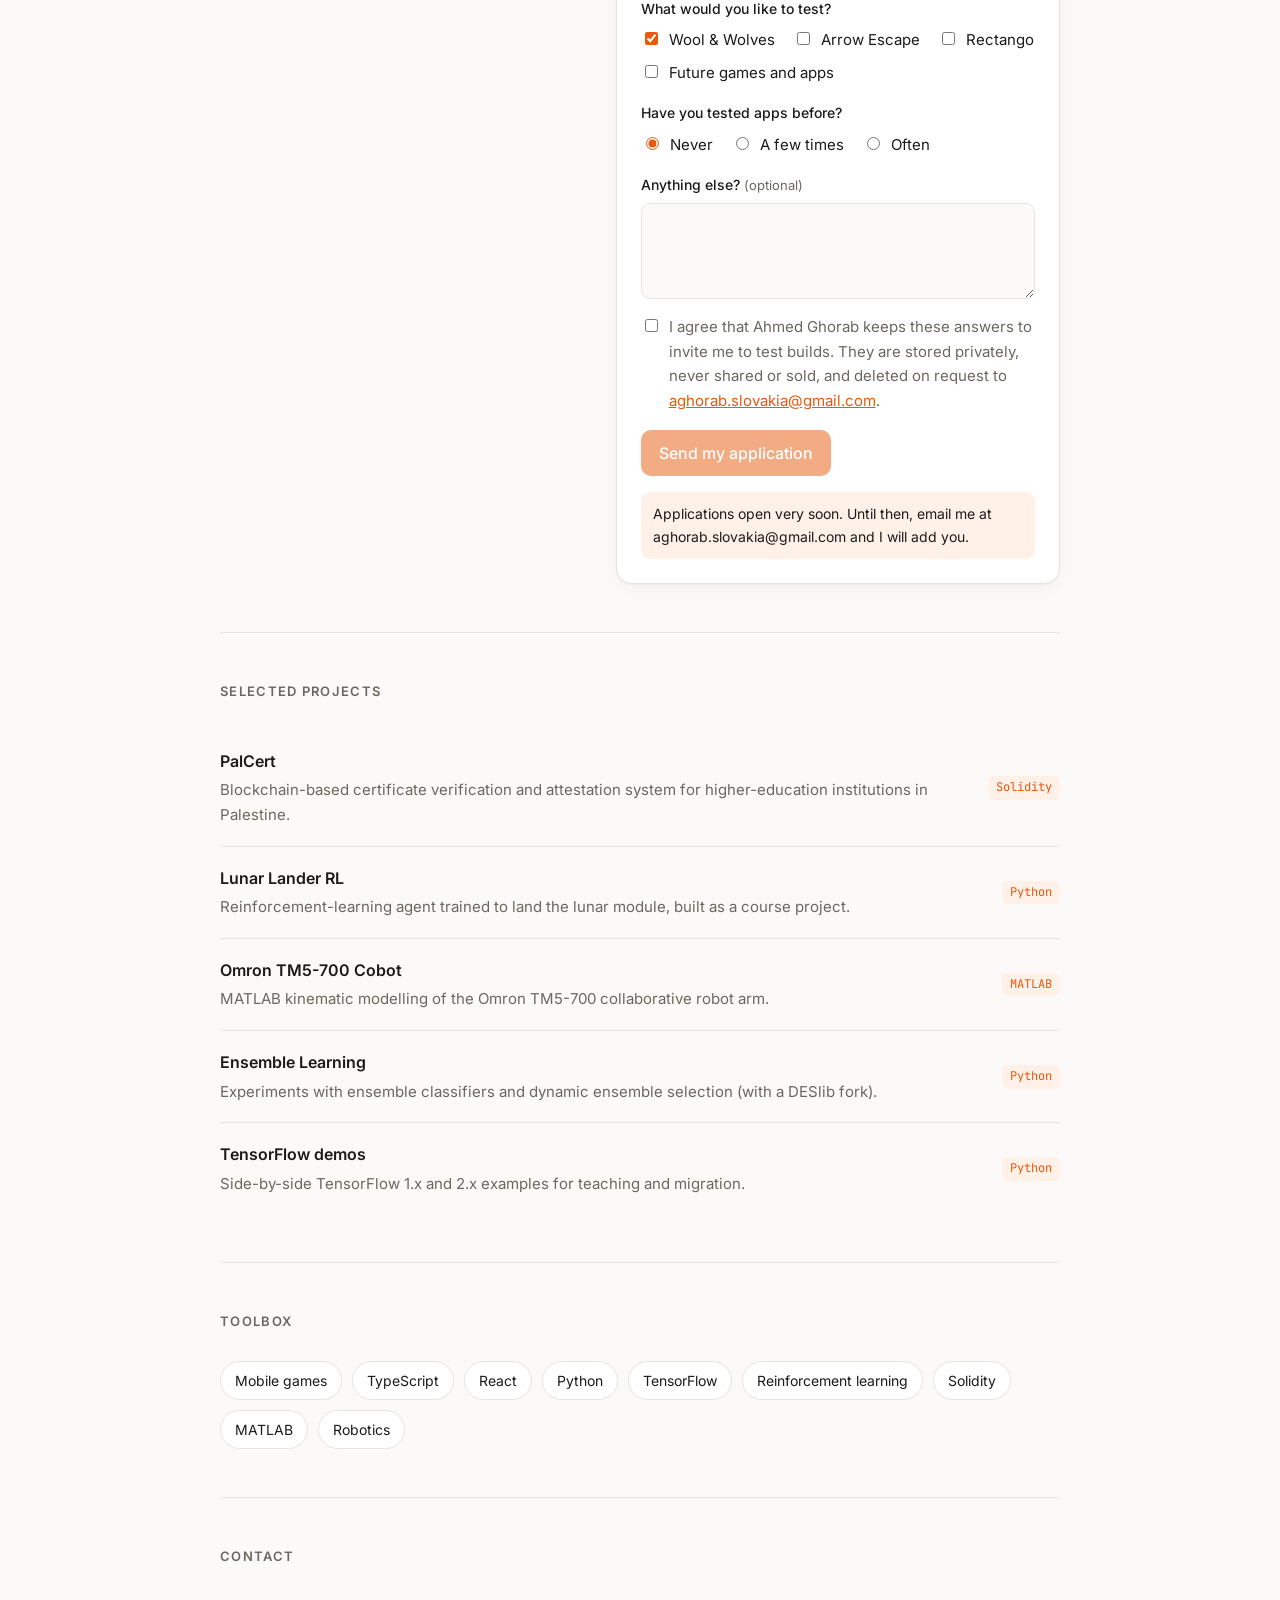
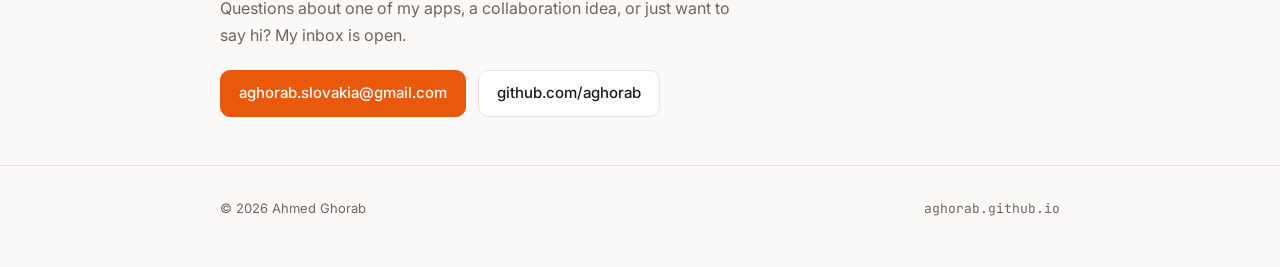
==== commit ff84332d: "Add Wool & Wolves page and the Become a tester form - woolandwolves/: trailer, six screenshots, how " ====
--- a/index.html
+++ b/index.html
@@ -21,7 +21,7 @@
       <a class="logo" href="#top">ahmed<span>.</span>ghorab</a>
       <nav>
         <a href="#apps">Apps</a>
-        <a href="#projects">Projects</a>
+        <a href="#testers">Testers</a>
         <a href="#contact">Contact</a>
       </nav>
     </div>
@@ -51,6 +51,19 @@
       <h2>Apps</h2>
       <div class="apps">
         <article class="app">
+          <img class="app-icon" src="assets/img/woolandwolves-icon.png" alt="" width="52" height="52">
+          <h3><a href="woolandwolves/" style="text-decoration:none">Wool &amp; Wolves</a> <span class="new">New</span></h3>
+          <p>Cut the ropes, drop the wolves, save every sheep. A rope cutting puzzle with ten worlds and two hundred levels, offline.</p>
+          <div class="links">
+            <a class="store" href="woolandwolves/#trailer">
+              <svg viewBox="0 0 24 24" aria-hidden="true"><path fill="currentColor" d="M7 4v16l13-8z"/></svg>
+              Watch the trailer
+            </a>
+            <a href="#testers">Test it early</a>
+            <a href="woolandwolves/privacy-policy.html">Privacy policy</a>
+          </div>
+        </article>
+        <article class="app">
           <div class="app-icon" style="background:linear-gradient(135deg,#e8590c,#f59f00)">▦</div>
           <h3>Rectango: Shikaku Logic Puzzle</h3>
           <p>A calm Shikaku-style number puzzle. Draw rectangles, find the one solution. No luck and no guessing.</p>
@@ -67,14 +80,80 @@
           <h3><a href="arrowescape/" style="text-decoration:none">Arrow Escape</a></h3>
           <p>Tap an arrow to send it off the board. Ten worlds of new rules, two hundred boards, and it plays offline. Try it in your browser.</p>
           <div class="links">
-            <a class="store" href="arrowescape/play/">
-              <svg viewBox="0 0 24 24" aria-hidden="true"><path fill="currentColor" d="M7 4v16l13-8z"/></svg>
-              Play in browser
+            <a class="store" href="https://play.google.com/store/apps/details?id=eu.fablestudio.arrowescape">
+              <svg viewBox="0 0 24 24" aria-hidden="true"><path fill="currentColor" d="M3.6 1.8 13.8 12 3.6 22.2a1.5 1.5 0 0 1-.6-1.2V3c0-.5.2-.9.6-1.2Zm11.3 11.3 2.4 2.4-11 6.3 8.6-8.7Zm3.7-3.6 2.8 1.6c.9.5.9 1.8 0 2.3l-2.8 1.6-2.6-2.7 2.6-2.8ZM6.3 2.2l11 6.3-2.4 2.4-8.6-8.7Z"/></svg>
+              Get it on Google Play
             </a>
-            <a href="arrowescape/">More</a>
+            <a href="arrowescape/play/">Play in browser</a>
             <a href="arrowescape/privacy-policy.html">Privacy policy</a>
           </div>
         </article>
+      </div>
+    </section>
+
+    <section id="testers">
+      <h2>Become a tester</h2>
+      <div class="testers">
+        <div class="testers-intro">
+          <h3>Play my games before anyone else.</h3>
+          <p>
+            I am looking for people to try new games and apps before they reach Google Play:
+            play a build for a few days, then tell me what felt confusing, too hard or broken.
+            Testers get every new game first, and their name in the credits if they like.
+          </p>
+          <ul>
+            <li>An Android phone or tablet is all you need.</li>
+            <li>Google Play invites testers by the Google account on their phone, so the form asks for it.</li>
+            <li>No obligation: test when you have time, leave whenever you want.</li>
+          </ul>
+        </div>
+
+        <form id="tester-form" class="tform" novalidate
+              data-endpoint=""
+              data-sitekey="">
+          <div class="row2">
+            <label>Your name<input name="name" autocomplete="name" required maxlength="80"></label>
+            <label>Email<input name="email" type="email" autocomplete="email" required maxlength="120"></label>
+          </div>
+          <label>Google account on your Android device
+            <input name="googleEmail" type="email" required maxlength="120" placeholder="you@gmail.com">
+            <small>Google Play only lets testers in by this address. It can be the same as above.</small>
+          </label>
+          <div class="row2">
+            <label>Country<input name="country" autocomplete="country-name" required maxlength="60"></label>
+            <label>Phone or tablet model<input name="device" required maxlength="80" placeholder="e.g. Pixel 8, Galaxy A54"></label>
+          </div>
+          <label>Android version
+            <select name="androidVersion">
+              <option value="">I am not sure</option>
+              <option>16</option><option>15</option><option>14</option><option>13</option><option>12</option><option>11</option><option>10 or older</option>
+            </select>
+          </label>
+          <fieldset>
+            <legend>What would you like to test?</legend>
+            <label class="check"><input type="checkbox" name="apps" value="woolandwolves" checked> Wool &amp; Wolves</label>
+            <label class="check"><input type="checkbox" name="apps" value="arrowescape"> Arrow Escape</label>
+            <label class="check"><input type="checkbox" name="apps" value="rectango"> Rectango</label>
+            <label class="check"><input type="checkbox" name="apps" value="future"> Future games and apps</label>
+          </fieldset>
+          <fieldset>
+            <legend>Have you tested apps before?</legend>
+            <label class="check"><input type="radio" name="experience" value="none" checked> Never</label>
+            <label class="check"><input type="radio" name="experience" value="some"> A few times</label>
+            <label class="check"><input type="radio" name="experience" value="lots"> Often</label>
+          </fieldset>
+          <label><span>Anything else? <span class="opt">(optional)</span></span>
+            <textarea name="note" rows="3" maxlength="500"></textarea>
+          </label>
+          <!-- Hidden from people; a form-filling script fills it in and is quietly ignored. -->
+          <div class="hp" aria-hidden="true"><label>Leave this empty<input name="website" tabindex="-1" autocomplete="off"></label></div>
+          <label class="check consent"><input type="checkbox" name="consent" required>
+            <span>I agree that Ahmed Ghorab keeps these answers to invite me to test builds. They are stored privately, never shared or sold, and deleted on request to <a href="mailto:aghorab.slovakia@gmail.com">aghorab.slovakia@gmail.com</a>.</span>
+          </label>
+          <div id="ts-box" class="ts"></div>
+          <button class="btn primary" type="submit">Send my application</button>
+          <p class="tform-msg" role="status" aria-live="polite"></p>
+        </form>
       </div>
     </section>
 
@@ -141,5 +220,6 @@
     </div>
   </footer>
   <script>document.getElementById('y').textContent = new Date().getFullYear();</script>
+  <script src="assets/js/testers.js" defer></script>
 </body>
 </html>
--- a/assets/css/style.css
+++ b/assets/css/style.css
@@ -117,3 +117,55 @@
   .project { grid-template-columns: 1fr; }
   .p-meta { grid-row: auto; grid-column: 1; }
 }
+
+/* App icons that are images rather than a glyph on a gradient */
+img.app-icon { display: block; object-fit: cover; }
+.new {
+  font-size: 11px; font-weight: 600; letter-spacing: .04em; text-transform: uppercase; vertical-align: 3px;
+  padding: 2px 7px; border-radius: 6px; background: var(--accent-soft); color: var(--accent);
+}
+
+/* Become a tester */
+.testers { display: grid; grid-template-columns: 1fr 1.25fr; gap: 40px; align-items: start; }
+.testers-intro h3 { font-size: 24px; line-height: 1.25; letter-spacing: -.02em; margin: 0 0 12px; }
+.testers-intro p { color: var(--muted); margin: 0 0 16px; }
+.testers-intro ul { margin: 0; padding-left: 18px; color: var(--muted); font-size: 15px; }
+.testers-intro li { margin-bottom: 6px; }
+
+.tform {
+  background: var(--surface); border: 1px solid var(--line); border-radius: 16px;
+  padding: 24px; box-shadow: var(--shadow); display: grid; gap: 16px;
+}
+.tform .row2 { display: grid; grid-template-columns: 1fr 1fr; gap: 16px; }
+.tform label { display: grid; gap: 6px; font-size: 14px; font-weight: 500; }
+.tform input:not([type=checkbox]):not([type=radio]), .tform select, .tform textarea {
+  font: inherit; font-weight: 400; font-size: 15px; color: var(--text); background: var(--bg);
+  border: 1px solid var(--line); border-radius: 9px; padding: 10px 12px; width: 100%;
+}
+.tform textarea { resize: vertical; }
+.tform input:focus, .tform select:focus, .tform textarea:focus { outline: 2px solid var(--accent); outline-offset: 1px; border-color: transparent; }
+.tform small, .tform .opt { color: var(--muted); font-weight: 400; font-size: 13px; }
+.tform fieldset { border: 0; padding: 0; margin: 0; display: flex; flex-wrap: wrap; gap: 8px 18px; }
+.tform legend { font-size: 14px; font-weight: 500; margin-bottom: 8px; padding: 0; width: 100%; }
+.tform label.check { display: flex; gap: 8px; align-items: flex-start; font-weight: 400; font-size: 15px; cursor: pointer; }
+.tform label.check input { margin-top: 4px; accent-color: var(--accent); }
+.tform .consent { font-size: 13px; color: var(--muted); }
+.tform .consent a { color: var(--accent); }
+.tform .bad input, .tform .bad select, .tform input.bad { border-color: #d6336c; }
+.tform fieldset.bad legend, .tform label.bad { color: #d6336c; }
+.tform .hp { position: absolute; left: -9999px; width: 1px; height: 1px; overflow: hidden; }
+.tform .ts:empty { display: none; }
+.tform button { justify-self: start; border: 0; cursor: pointer; font: inherit; font-weight: 500; }
+.tform button:disabled { opacity: .5; cursor: default; transform: none; }
+.tform-msg { margin: 0; font-size: 14px; color: var(--muted); }
+.tform-msg:empty { display: none; }
+.tform-msg.error { color: #d6336c; }
+.tform-msg.info { padding: 10px 12px; border-radius: 9px; background: var(--accent-soft); color: var(--text); }
+.tform-done h3 { margin: 0 0 6px; font-size: 22px; }
+.tform-done p { margin: 0; color: var(--muted); }
+
+@media (max-width: 760px) {
+  .testers { grid-template-columns: 1fr; gap: 24px; }
+  .tform { padding: 18px; }
+  .tform .row2 { grid-template-columns: 1fr; }
+}
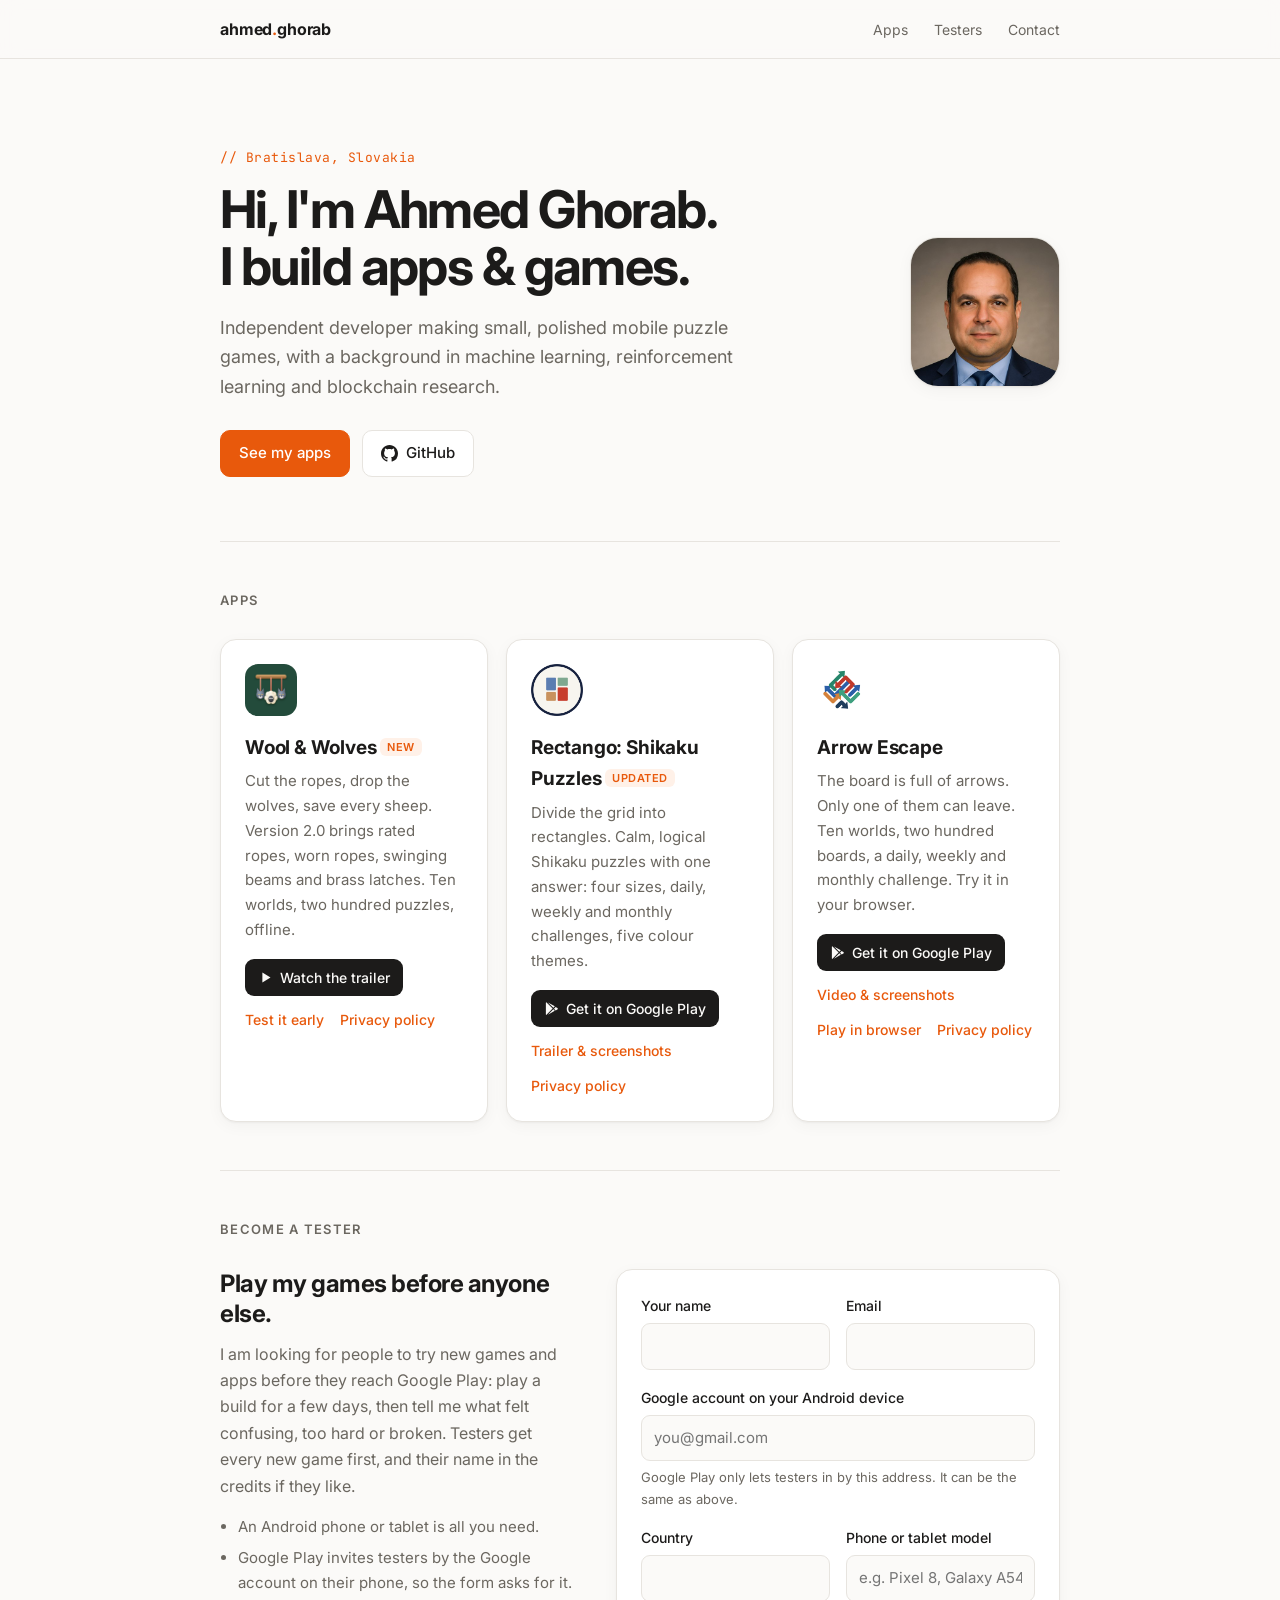
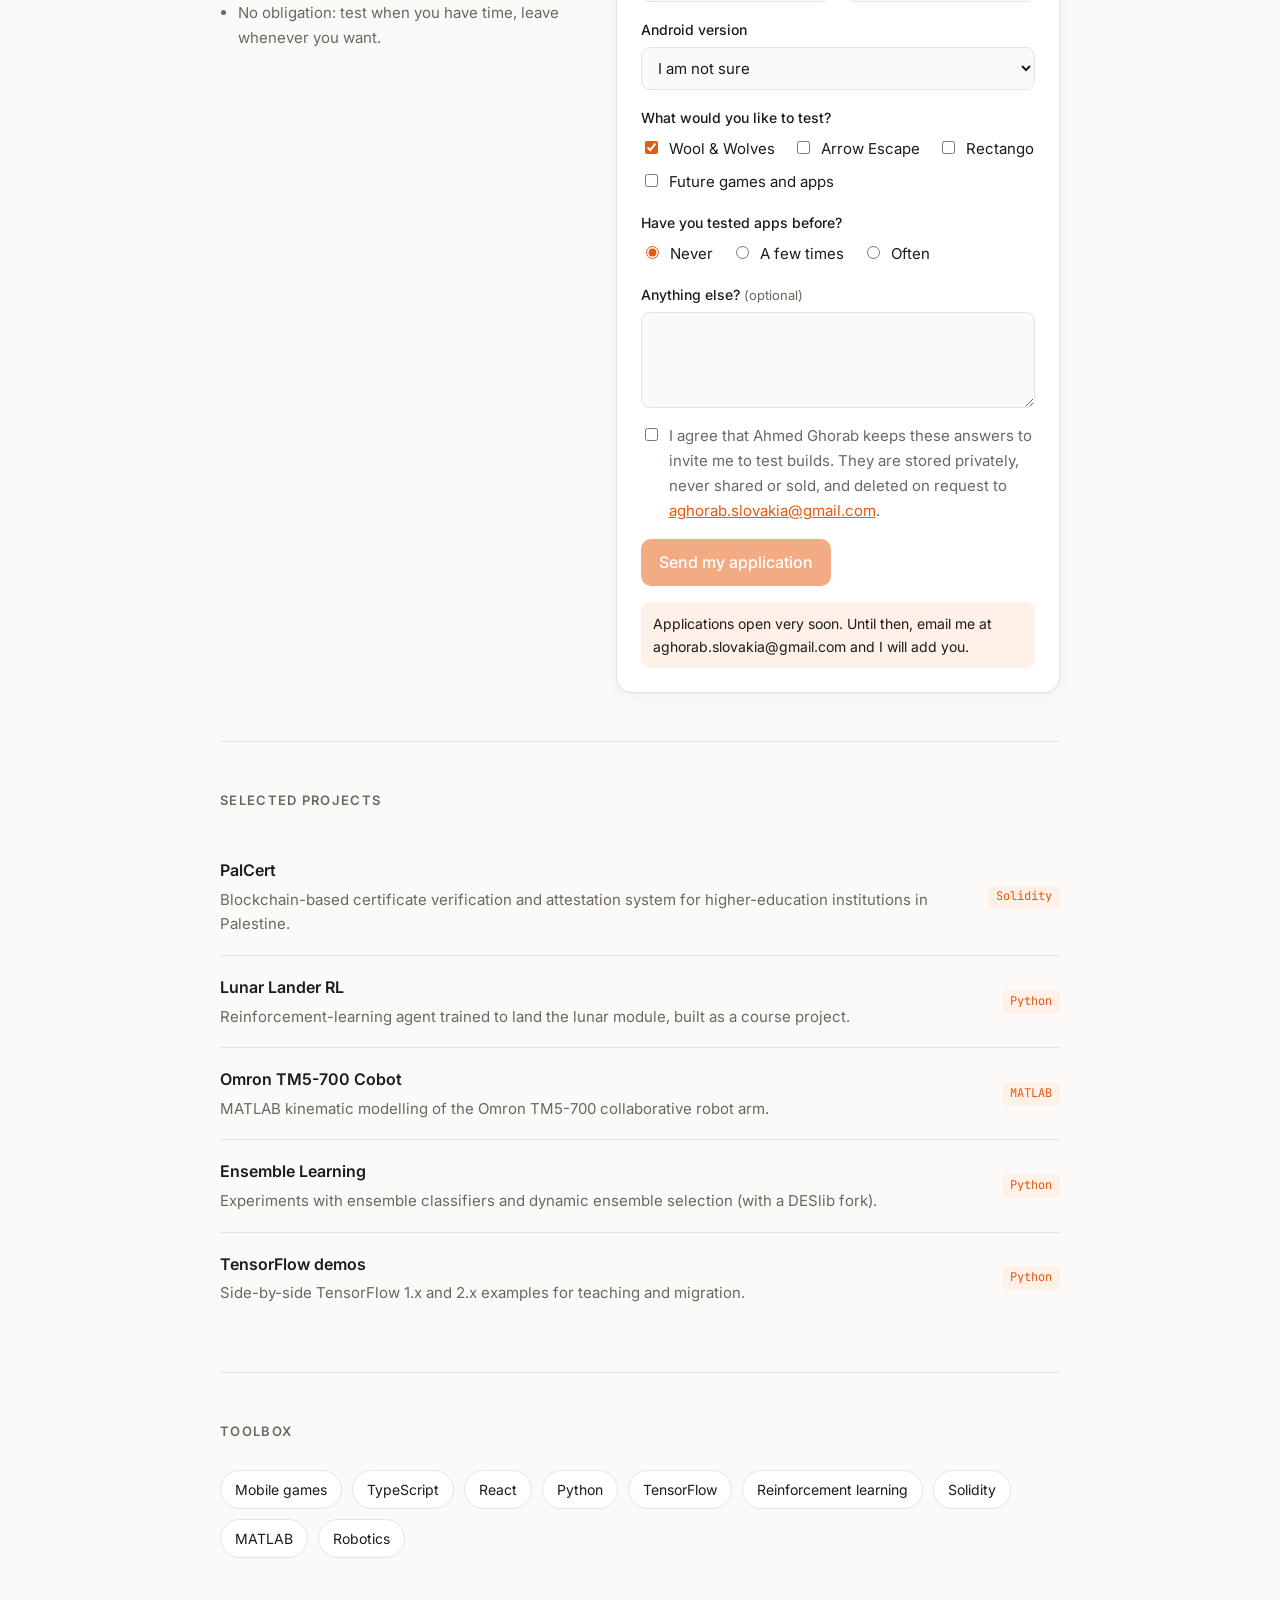
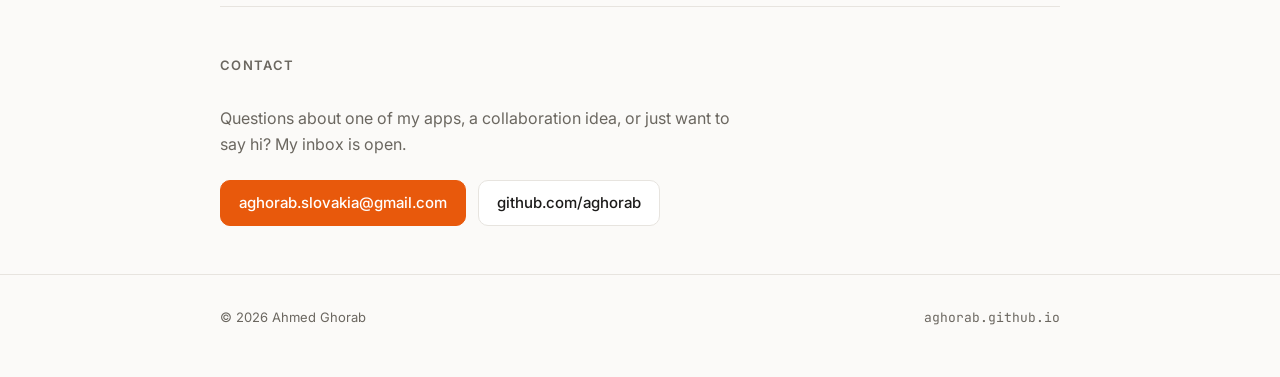
==== commit 993e6703: "Update the three games from their store listings - Rectango: new page with trailer, screenshots and " ====
--- a/index.html
+++ b/index.html
@@ -53,7 +53,7 @@
         <article class="app">
           <img class="app-icon" src="assets/img/woolandwolves-icon.png" alt="" width="52" height="52">
           <h3><a href="woolandwolves/" style="text-decoration:none">Wool &amp; Wolves</a> <span class="new">New</span></h3>
-          <p>Cut the ropes, drop the wolves, save every sheep. A rope cutting puzzle with ten worlds and two hundred levels, offline.</p>
+          <p>Cut the ropes, drop the wolves, save every sheep. Version 2.0 brings rated ropes, worn ropes, swinging beams and brass latches. Ten worlds, two hundred puzzles, offline.</p>
           <div class="links">
             <a class="store" href="woolandwolves/#trailer">
               <svg viewBox="0 0 24 24" aria-hidden="true"><path fill="currentColor" d="M7 4v16l13-8z"/></svg>
@@ -64,26 +64,28 @@
           </div>
         </article>
         <article class="app">
-          <div class="app-icon" style="background:linear-gradient(135deg,#e8590c,#f59f00)">▦</div>
-          <h3>Rectango: Shikaku Logic Puzzle</h3>
-          <p>A calm Shikaku-style number puzzle. Draw rectangles, find the one solution. No luck and no guessing.</p>
+          <img class="app-icon" src="assets/img/rectango-icon.png" alt="" width="52" height="52">
+          <h3><a href="rectango/" style="text-decoration:none">Rectango: Shikaku Puzzles</a> <span class="new">Updated</span></h3>
+          <p>Divide the grid into rectangles. Calm, logical Shikaku puzzles with one answer: four sizes, daily, weekly and monthly challenges, five colour themes.</p>
           <div class="links">
             <a class="store" href="https://play.google.com/store/apps/details?id=eu.tempworks.rectango">
               <svg viewBox="0 0 24 24" aria-hidden="true"><path fill="currentColor" d="M3.6 1.8 13.8 12 3.6 22.2a1.5 1.5 0 0 1-.6-1.2V3c0-.5.2-.9.6-1.2Zm11.3 11.3 2.4 2.4-11 6.3 8.6-8.7Zm3.7-3.6 2.8 1.6c.9.5.9 1.8 0 2.3l-2.8 1.6-2.6-2.7 2.6-2.8ZM6.3 2.2l11 6.3-2.4 2.4-8.6-8.7Z"/></svg>
               Get it on Google Play
             </a>
+            <a href="rectango/">Trailer &amp; screenshots</a>
             <a href="rectango/privacy.html">Privacy policy</a>
           </div>
         </article>
         <article class="app">
-          <div class="app-icon" style="background:linear-gradient(135deg,#1c7ed6,#15aabf)">➚</div>
+          <img class="app-icon" src="assets/img/arrowescape-icon.png" alt="" width="52" height="52">
           <h3><a href="arrowescape/" style="text-decoration:none">Arrow Escape</a></h3>
-          <p>Tap an arrow to send it off the board. Ten worlds of new rules, two hundred boards, and it plays offline. Try it in your browser.</p>
+          <p>The board is full of arrows. Only one of them can leave. Ten worlds, two hundred boards, a daily, weekly and monthly challenge. Try it in your browser.</p>
           <div class="links">
             <a class="store" href="https://play.google.com/store/apps/details?id=eu.fablestudio.arrowescape">
               <svg viewBox="0 0 24 24" aria-hidden="true"><path fill="currentColor" d="M3.6 1.8 13.8 12 3.6 22.2a1.5 1.5 0 0 1-.6-1.2V3c0-.5.2-.9.6-1.2Zm11.3 11.3 2.4 2.4-11 6.3 8.6-8.7Zm3.7-3.6 2.8 1.6c.9.5.9 1.8 0 2.3l-2.8 1.6-2.6-2.7 2.6-2.8ZM6.3 2.2l11 6.3-2.4 2.4-8.6-8.7Z"/></svg>
               Get it on Google Play
             </a>
+            <a href="arrowescape/">Video &amp; screenshots</a>
             <a href="arrowescape/play/">Play in browser</a>
             <a href="arrowescape/privacy-policy.html">Privacy policy</a>
           </div>
--- a/assets/css/style.css
+++ b/assets/css/style.css
@@ -169,3 +169,25 @@
   .tform { padding: 18px; }
   .tform .row2 { grid-template-columns: 1fr; }
 }
+
+/* Game pages: a store video beside the store text, and a swipeable strip of phone screenshots */
+.gm-about { display: grid; grid-template-columns: 300px 1fr; gap: 40px; align-items: start; }
+.gm-video-v { display: block; width: 100%; height: auto; aspect-ratio: 9 / 16; border-radius: 22px; background: #000; box-shadow: var(--shadow); }
+.gm-video { display: block; width: 100%; height: auto; aspect-ratio: 16 / 9; border-radius: 18px; background: #000; box-shadow: var(--shadow); }
+.gm-text h3 { font-size: 17px; margin: 0 0 6px; }
+.gm-text h3:not(:first-child) { margin-top: 22px; }
+.gm-text p, .gm-text li { color: var(--muted); font-size: 15px; margin: 0; }
+.gm-text ul { margin: 0; padding-left: 18px; display: grid; gap: 6px; }
+.gm-shots {
+  display: grid; grid-auto-flow: column; grid-auto-columns: 220px; gap: 16px;
+  overflow-x: auto; scroll-snap-type: x mandatory; padding: 4px 2px 16px;
+}
+.gm-shots img {
+  display: block; width: 100%; height: auto; scroll-snap-align: start;
+  border-radius: 18px; border: 1px solid var(--line); box-shadow: var(--shadow);
+}
+@media (max-width: 640px) {
+  .gm-about { grid-template-columns: 1fr; gap: 24px; }
+  .gm-video-v { max-width: 300px; margin: 0 auto; }
+  .gm-shots { grid-auto-columns: 62%; margin: 0 -20px; padding: 4px 20px 16px; scroll-padding: 0 20px; }
+}
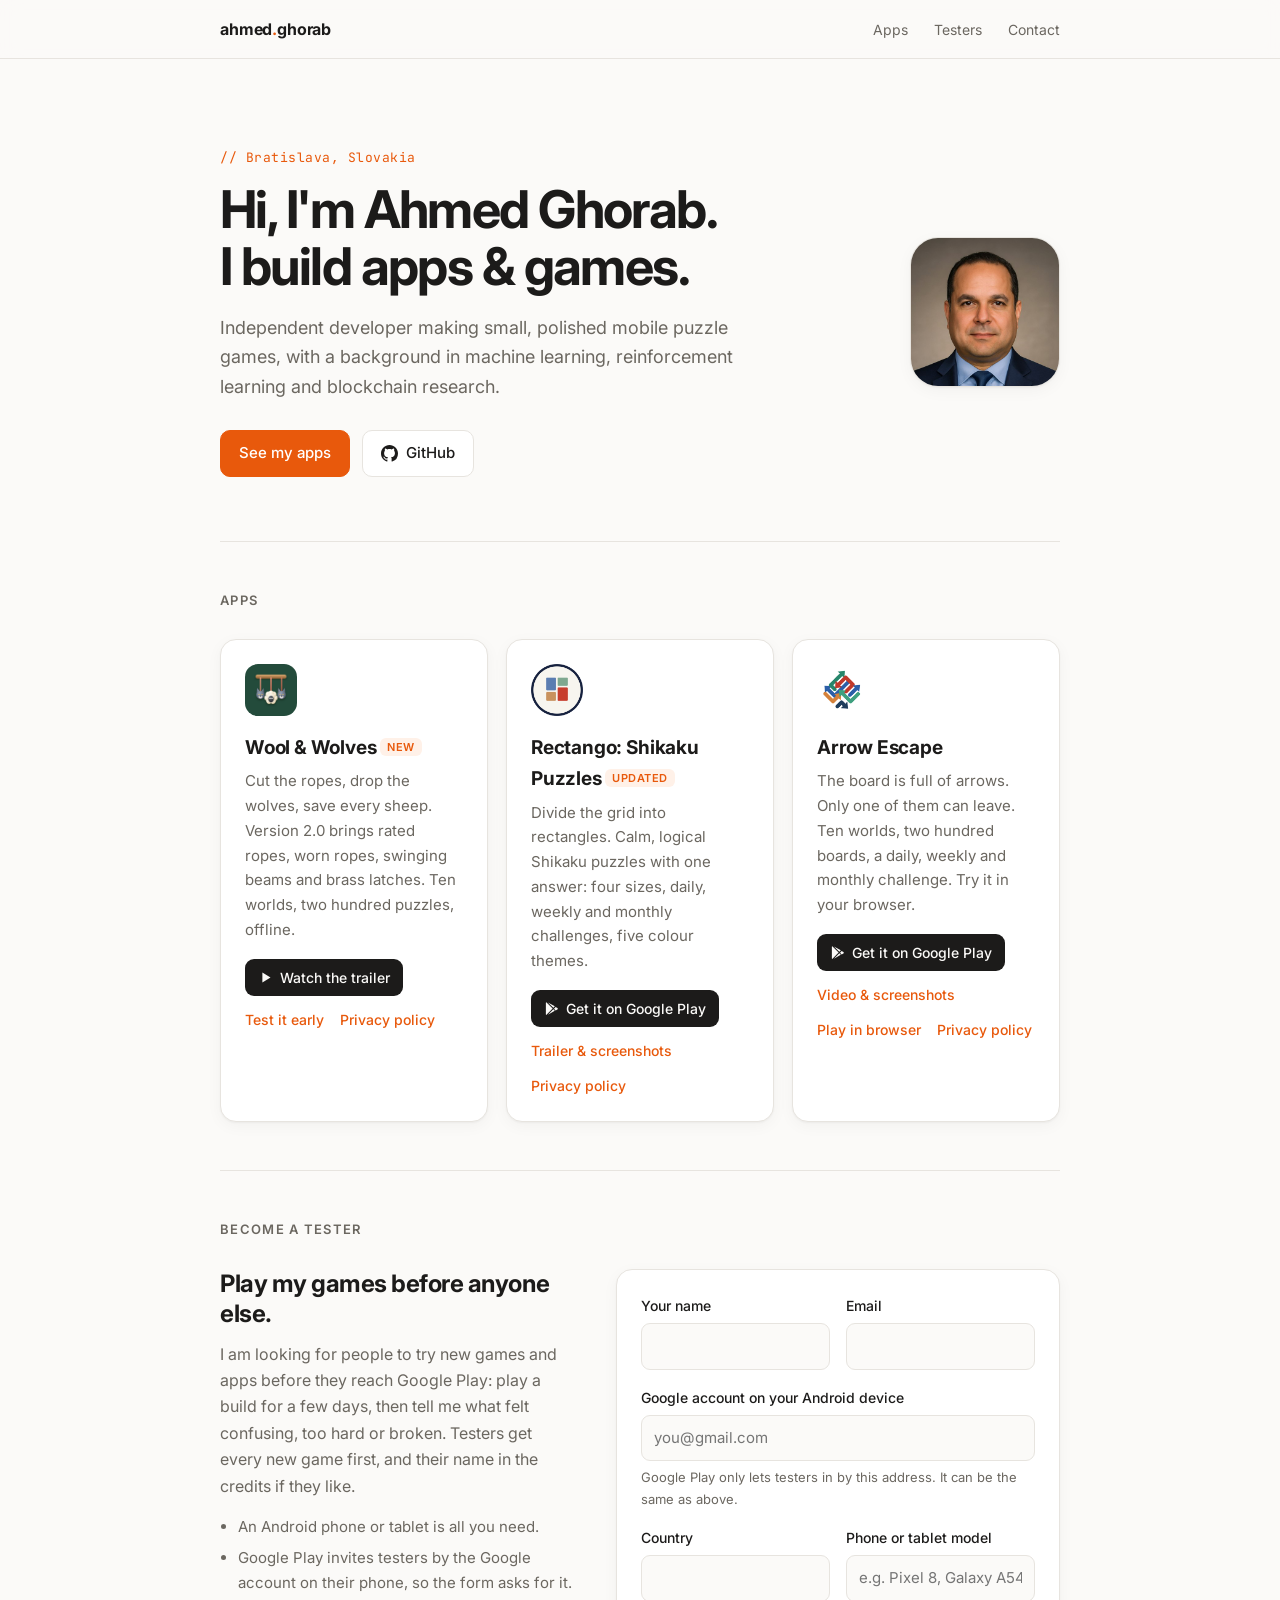
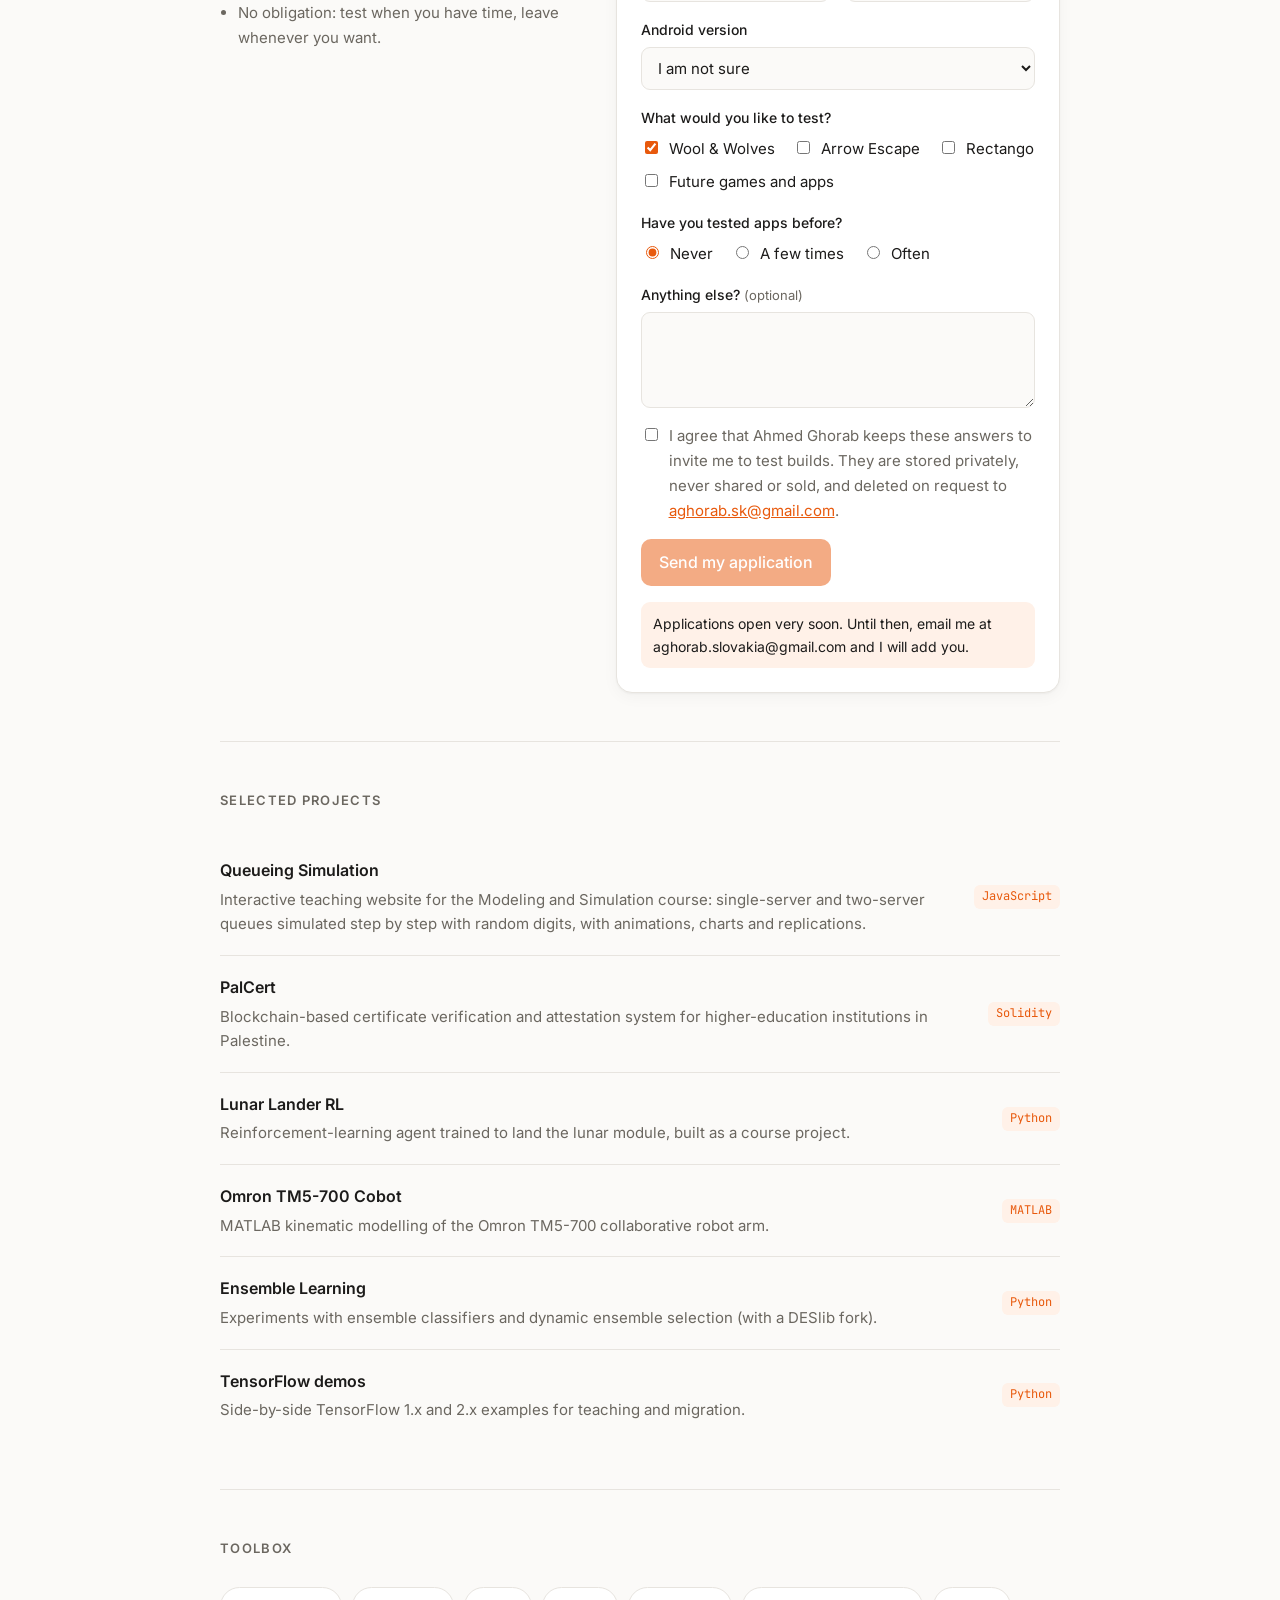
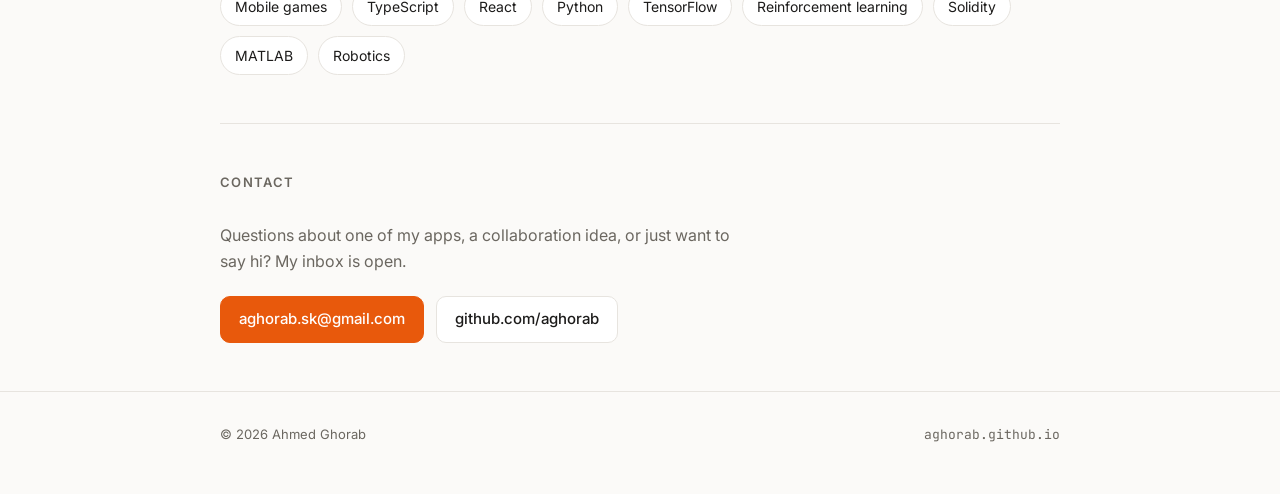
==== commit 8d033e1a: "Main page: link the Queueing Simulation project and update the email Co-Authored-By: Claude Opus 5.5" ====
--- a/index.html
+++ b/index.html
@@ -150,7 +150,7 @@
           <!-- Hidden from people; a form-filling script fills it in and is quietly ignored. -->
           <div class="hp" aria-hidden="true"><label>Leave this empty<input name="website" tabindex="-1" autocomplete="off"></label></div>
           <label class="check consent"><input type="checkbox" name="consent" required>
-            <span>I agree that Ahmed Ghorab keeps these answers to invite me to test builds. They are stored privately, never shared or sold, and deleted on request to <a href="mailto:aghorab.slovakia@gmail.com">aghorab.slovakia@gmail.com</a>.</span>
+            <span>I agree that Ahmed Ghorab keeps these answers to invite me to test builds. They are stored privately, never shared or sold, and deleted on request to <a href="mailto:aghorab.sk@gmail.com">aghorab.sk@gmail.com</a>.</span>
           </label>
           <div id="ts-box" class="ts"></div>
           <button class="btn primary" type="submit">Send my application</button>
@@ -162,6 +162,11 @@
     <section id="projects">
       <h2>Selected projects</h2>
       <div class="projects">
+        <a class="project" href="QueueSimulation/">
+          <span class="p-name">Queueing Simulation</span>
+          <span class="p-desc">Interactive teaching website for the Modeling and Simulation course: single-server and two-server queues simulated step by step with random digits, with animations, charts and replications.</span>
+          <span class="p-meta mono"><span class="tag">JavaScript</span></span>
+        </a>
         <a class="project" href="https://github.com/aghorab/PalCert">
           <span class="p-name">PalCert</span>
           <span class="p-desc">Blockchain-based certificate verification and attestation system for higher-education institutions in Palestine.</span>
@@ -209,7 +214,7 @@
       <h2>Contact</h2>
       <p>Questions about one of my apps, a collaboration idea, or just want to say hi? My inbox is open.</p>
       <div class="cta">
-        <a class="btn primary" href="mailto:aghorab.slovakia@gmail.com">aghorab.slovakia@gmail.com</a>
+        <a class="btn primary" href="mailto:aghorab.sk@gmail.com">aghorab.sk@gmail.com</a>
         <a class="btn" href="https://github.com/aghorab">github.com/aghorab</a>
       </div>
     </section>
